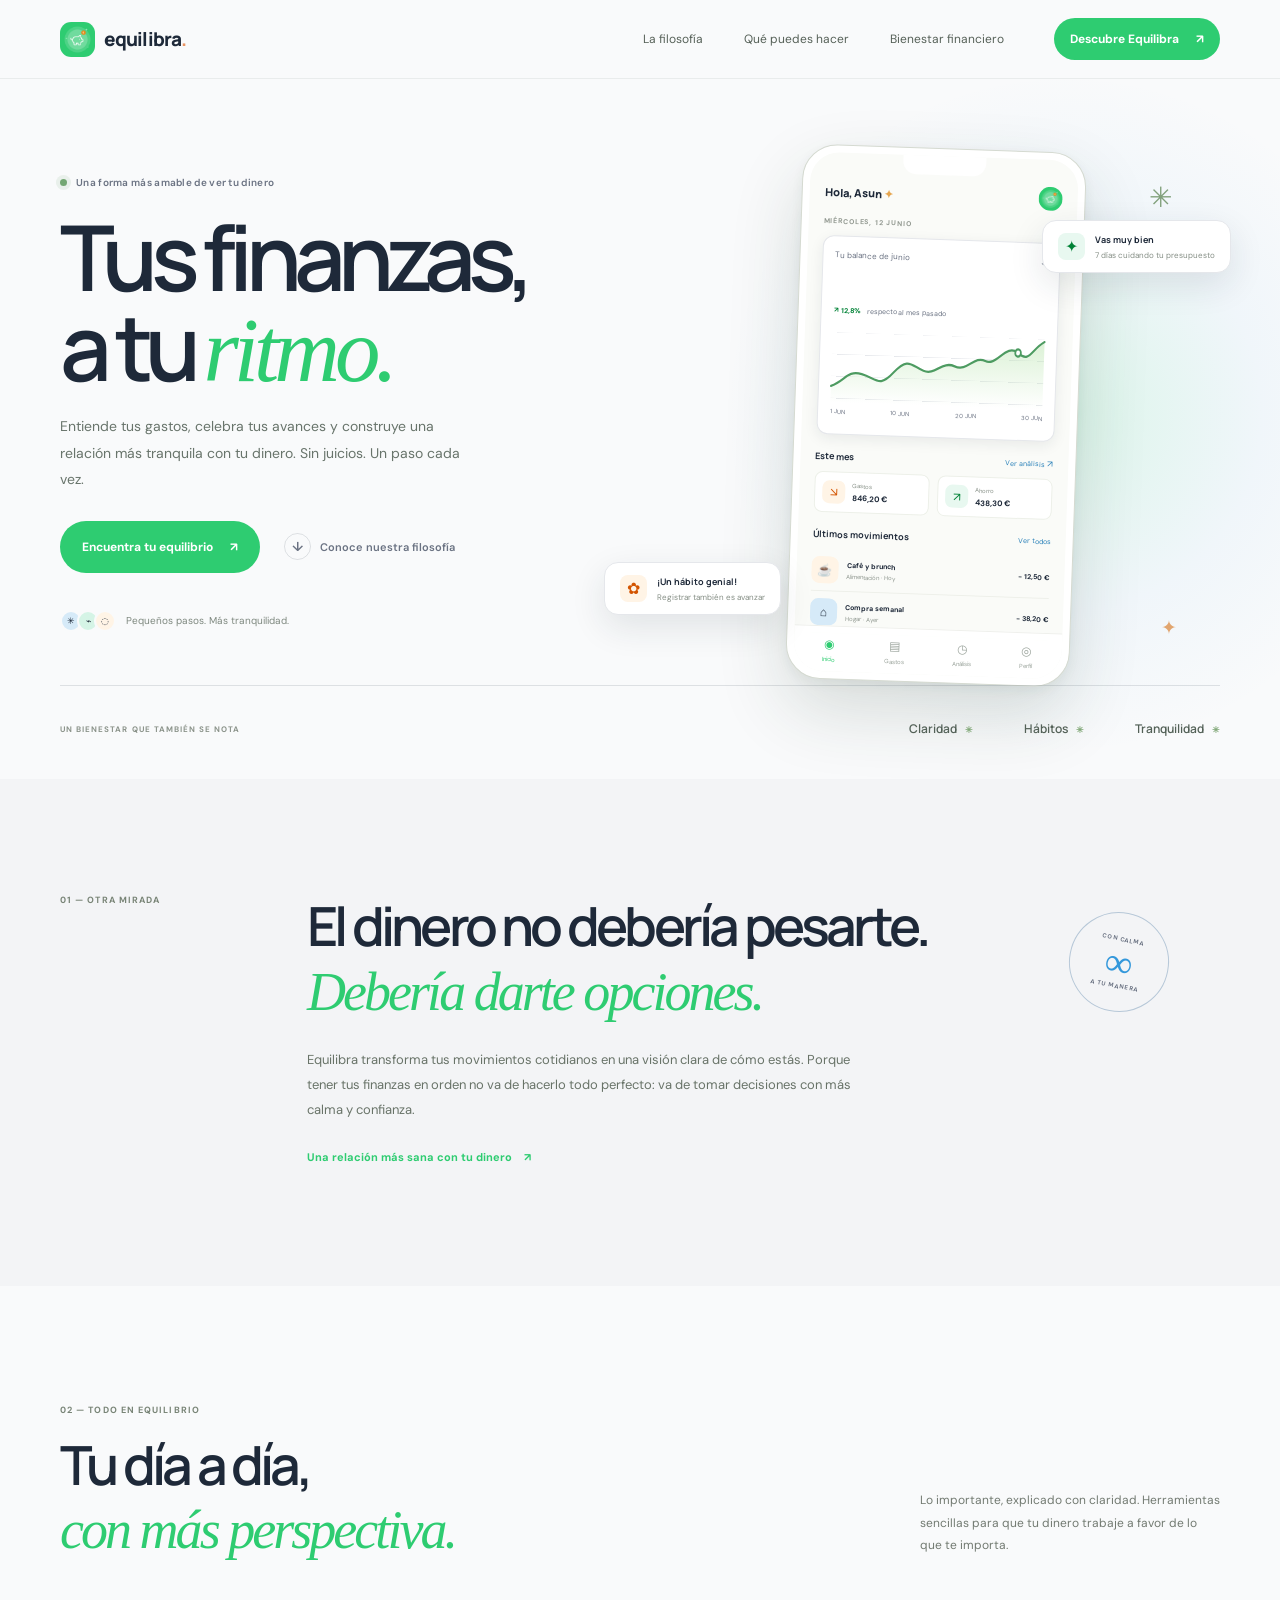
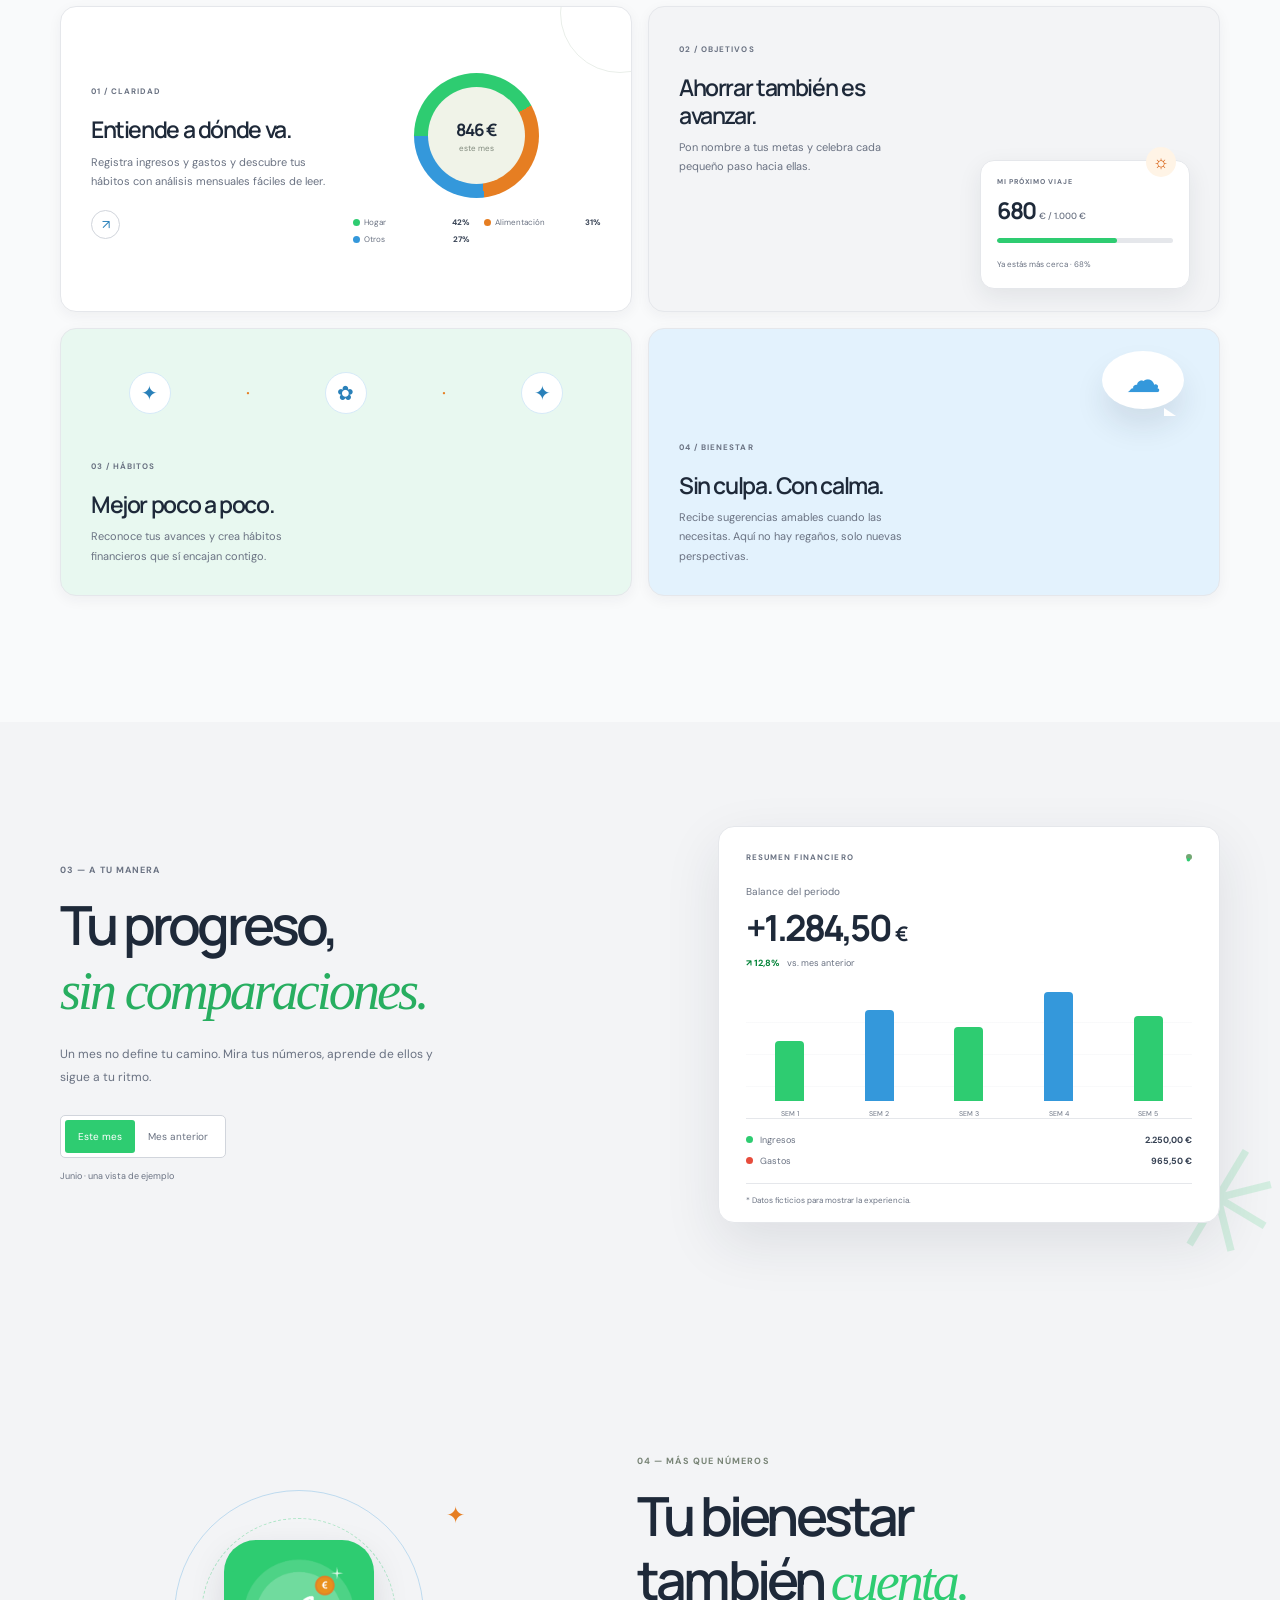
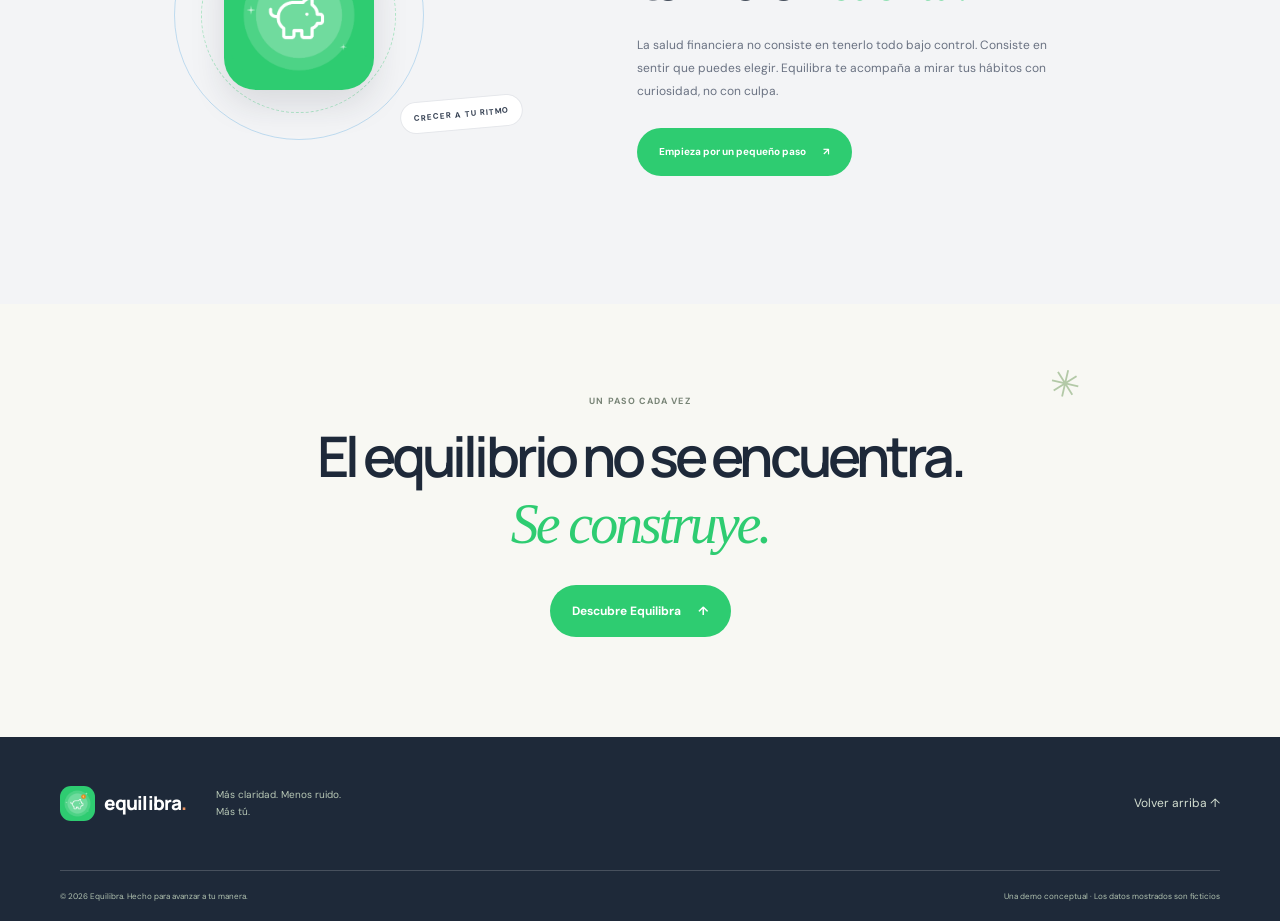
==== index.html @ dc77e9bb "first commit" ====
<!DOCTYPE html>
<html lang="es">
<head>
  <meta charset="UTF-8">
  <meta name="viewport" content="width=device-width, initial-scale=1.0">
  <meta name="theme-color" content="#f9fafb">
  <meta name="description" content="Equilibra te ayuda a cuidar tus finanzas con claridad, hábitos saludables y pequeños pasos que sí puedes mantener.">
  <title>Equilibra — tus finanzas, a tu ritmo</title>
  <link rel="icon" type="image/webp" href="assets/equilibra-icon.webp">
  <link rel="preconnect" href="https://fonts.googleapis.com">
  <link rel="preconnect" href="https://fonts.gstatic.com" crossorigin>
  <link href="https://fonts.googleapis.com/css2?family=DM+Sans:wght@400;500;600;700&family=Manrope:wght@400;500;600;700;800&display=swap" rel="stylesheet">
  <link rel="stylesheet" href="style.css">
  <script src="script.js" defer></script>
</head>
<body>
  <header class="site-header">
    <nav class="navigation container" aria-label="Navegación principal">
      <a class="brand" href="#inicio" aria-label="Equilibra, inicio">
        <span class="brand-mark" aria-hidden="true">
          <img src="assets/equilibra-icon.webp" alt="">
        </span>
        <span>equilibra<span class="brand-dot">.</span></span>
      </a>

      <button class="menu-toggle" type="button" aria-label="Abrir menú" aria-expanded="false" aria-controls="nav-links">
        <span></span><span></span>
      </button>

      <div class="nav-links" id="nav-links">
        <a href="#filosofia">La filosofía</a>
        <a href="#funciones">Qué puedes hacer</a>
        <a href="#bienestar">Bienestar financiero</a>
      </div>
      <a class="button button-small button-dark nav-cta" href="#funciones">Descubre Equilibra <span aria-hidden="true">↗</span></a>
    </nav>
  </header>

  <main>
    <section class="hero section" id="inicio">
      <div class="hero-wash" aria-hidden="true"></div>
      <div class="container hero-layout">
        <div class="hero-copy">
          <div class="eyebrow"><span class="eyebrow-dot"></span> Una forma más amable de ver tu dinero</div>
          <h1>Tus finanzas,<br>a tu <span class="serif-accent">ritmo.</span></h1>
          <p class="hero-intro">Entiende tus gastos, celebra tus avances y construye una relación más tranquila con tu dinero. Sin juicios. Un paso cada vez.</p>
          <div class="hero-actions">
            <a class="button button-green" href="#funciones">Encuentra tu equilibrio <span aria-hidden="true">↗</span></a>
            <a class="text-link" href="#filosofia"><span class="play-icon" aria-hidden="true">↓</span> Conoce nuestra filosofía</a>
          </div>
          <div class="hero-note">
            <span class="note-avatars" aria-hidden="true"><i>✳</i><i>⌁</i><i>◌</i></span>
            <span>Pequeños pasos. Más tranquilidad.</span>
          </div>
        </div>

        <div class="hero-art" aria-label="Vista de ejemplo de la aplicación Equilibra">
          <div class="float-note note-top"><span class="float-icon">✦</span><span><strong>Vas muy bien</strong><small>7 días cuidando tu presupuesto</small></span></div>
          <div class="phone">
            <div class="phone-notch" aria-hidden="true"></div>
            <div class="phone-screen">
              <div class="app-topbar">
                <span class="app-greeting">Hola, Asun <span aria-hidden="true">✦</span></span>
                <span class="app-avatar"><img src="assets/equilibra-icon.webp" alt=""></span>
              </div>
              <div class="app-date">MIÉRCOLES, 12 JUNIO</div>
              <div class="balance-card">
                <div class="balance-label">Tu balance de junio <span>⌄</span></div>
                <div class="balance-amount">1.284,50 <small>€</small></div>
                <div class="balance-trend"><span>↗ 12,8%</span> respecto al mes pasado</div>
                <div class="chart" aria-label="Gráfico ilustrativo de gastos">
                  <div class="chart-grid"></div>
                  <svg viewBox="0 0 300 82" preserveAspectRatio="none" role="img" aria-label="Tendencia mensual ascendente">
                    <defs><linearGradient id="chartFill" x1="0" x2="0" y1="0" y2="1"><stop offset="0" stop-color="#b8e4ad" stop-opacity=".5"/><stop offset="1" stop-color="#b8e4ad" stop-opacity="0"/></linearGradient></defs>
                    <path d="M0 64C20 58 22 46 43 50S68 65 88 47 113 39 130 44 156 32 174 38 201 25 217 31 246 10 263 21 281 17 300 8V82H0Z" fill="url(#chartFill)"/>
                    <path d="M0 64C20 58 22 46 43 50S68 65 88 47 113 39 130 44 156 32 174 38 201 25 217 31 246 10 263 21 281 17 300 8" fill="none" stroke="#4d9b61" stroke-width="2.5" stroke-linecap="round"/>
                    <circle cx="263" cy="21" r="4" fill="#fff" stroke="#4d9b61" stroke-width="2.5"/>
                  </svg>
                  <div class="chart-labels"><span>1 JUN</span><span>10 JUN</span><span>20 JUN</span><span>30 JUN</span></div>
                </div>
              </div>
              <div class="app-section-title"><strong>Este mes</strong><a href="#funciones">Ver análisis <span>↗</span></a></div>
              <div class="mini-stats">
                <div class="mini-stat"><span class="stat-icon expense-icon">↘</span><span><small>Gastos</small><strong>846,20 €</strong></span></div>
                <div class="mini-stat"><span class="stat-icon saving-icon">↗</span><span><small>Ahorro</small><strong>438,30 €</strong></span></div>
              </div>
              <div class="app-section-title transactions-title"><strong>Últimos movimientos</strong><span class="all-link">Ver todos</span></div>
              <div class="transaction"><span class="transaction-icon food-icon">☕</span><span class="transaction-name"><strong>Café y brunch</strong><small>Alimentación · Hoy</small></span><strong class="transaction-amount">− 12,50 €</strong></div>
              <div class="transaction"><span class="transaction-icon home-icon">⌂</span><span class="transaction-name"><strong>Compra semanal</strong><small>Hogar · Ayer</small></span><strong class="transaction-amount">− 38,20 €</strong></div>
              <div class="app-nav"><span class="active">◉<small>Inicio</small></span><span>▤<small>Gastos</small></span><span>◷<small>Análisis</small></span><span>◎<small>Perfil</small></span></div>
            </div>
          </div>
          <div class="float-note note-bottom"><span class="flower-icon">✿</span><span><strong>¡Un hábito genial!</strong><small>Registrar también es avanzar</small></span></div>
          <span class="art-sparkle sparkle-one" aria-hidden="true">✳</span>
          <span class="art-sparkle sparkle-two" aria-hidden="true">✦</span>
        </div>
      </div>
      <div class="hero-bottom container">
        <span>UN BIENESTAR QUE TAMBIÉN SE NOTA</span>
        <div class="hero-values"><span>Claridad <i>✳</i></span><span>Hábitos <i>✳</i></span><span>Tranquilidad <i>✳</i></span></div>
      </div>
    </section>

    <section class="philosophy section" id="filosofia">
      <div class="container philosophy-layout">
        <div class="section-kicker">01 — OTRA MIRADA</div>
        <div class="philosophy-content">
          <h2>El dinero no debería pesarte.<br><span class="serif-accent">Debería darte opciones.</span></h2>
          <p>Equilibra transforma tus movimientos cotidianos en una visión clara de cómo estás. Porque tener tus finanzas en orden no va de hacerlo todo perfecto: va de tomar decisiones con más calma y confianza.</p>
          <a class="arrow-link" href="#bienestar">Una relación más sana con tu dinero <span>↗</span></a>
        </div>
        <div class="philosophy-stamp" aria-hidden="true"><span>CON CALMA</span><strong>∞</strong><span>A TU MANERA</span></div>
      </div>
    </section>

    <section class="features section" id="funciones">
      <div class="container">
        <div class="section-heading">
          <div><div class="section-kicker">02 — TODO EN EQUILIBRIO</div><h2>Tu día a día,<br><span class="serif-accent">con más perspectiva.</span></h2></div>
          <p>Lo importante, explicado con claridad. Herramientas sencillas para que tu dinero trabaje a favor de lo que te importa.</p>
        </div>
        <div class="feature-grid">
          <article class="feature-card feature-card-large">
            <div class="feature-copy"><span class="feature-number">01 / CLARIDAD</span><h3>Entiende a dónde va.</h3><p>Registra ingresos y gastos y descubre tus hábitos con análisis mensuales fáciles de leer.</p><a href="#demo" class="feature-arrow" aria-label="Ver análisis financiero">↗</a></div>
            <div class="donut-wrap" aria-label="Distribución de gastos ilustrativa">
              <div class="donut"><div><strong>846 €</strong><small>este mes</small></div></div>
              <div class="donut-legend"><span><i class="legend-dot green"></i> Hogar <b>42%</b></span><span><i class="legend-dot yellow"></i> Alimentación <b>31%</b></span><span><i class="legend-dot blue"></i> Otros <b>27%</b></span></div>
            </div>
            <span class="card-orbit orbit-a" aria-hidden="true"></span>
          </article>
          <article class="feature-card feature-card-goal">
            <div class="feature-copy"><span class="feature-number">02 / OBJETIVOS</span><h3>Ahorrar también es avanzar.</h3><p>Pon nombre a tus metas y celebra cada pequeño paso hacia ellas.</p></div>
            <div class="goal-card"><span class="goal-sun">☼</span><span class="goal-label">MI PRÓXIMO VIAJE</span><strong>680 <small>€ / 1.000 €</small></strong><div class="progress-track"><span></span></div><small class="goal-caption">Ya estás más cerca · 68%</small></div>
          </article>
          <article class="feature-card feature-card-habit">
            <div class="habit-art" aria-hidden="true"><span>✦</span><span>·</span><span>✿</span><span>·</span><span>✦</span></div>
            <div class="feature-copy"><span class="feature-number">03 / HÁBITOS</span><h3>Mejor poco a poco.</h3><p>Reconoce tus avances y crea hábitos financieros que sí encajan contigo.</p></div>
          </article>
          <article class="feature-card feature-card-calm">
            <span class="calm-icon" aria-hidden="true">☁</span>
            <div class="feature-copy"><span class="feature-number">04 / BIENESTAR</span><h3>Sin culpa. Con calma.</h3><p>Recibe sugerencias amables cuando las necesitas. Aquí no hay regaños, solo nuevas perspectivas.</p></div>
          </article>
        </div>
      </div>
    </section>

    <section class="demo section" id="demo">
      <div class="container demo-layout">
        <div class="demo-copy"><div class="section-kicker">03 — A TU MANERA</div><h2>Tu progreso,<br><span class="serif-accent">sin comparaciones.</span></h2><p>Un mes no define tu camino. Mira tus números, aprende de ellos y sigue a tu ritmo.</p><div class="demo-tabs" role="group" aria-label="Selecciona el periodo del balance"><button class="period-button is-active" type="button" data-period="current" aria-pressed="true">Este mes</button><button class="period-button" type="button" data-period="previous" aria-pressed="false">Mes anterior</button></div><p class="demo-caption" id="period-caption" aria-live="polite">Junio · una vista de ejemplo</p></div>
        <div class="demo-panel" aria-live="polite">
          <div class="demo-panel-top"><span>RESUMEN FINANCIERO</span><span class="demo-live-dot">●</span></div>
          <div class="demo-balance-label">Balance del periodo</div>
          <div class="demo-balance" id="demo-balance">+1.284,50 <small>€</small></div>
          <div class="demo-change"><span id="demo-change">↗ 12,8%</span> <span>vs. mes anterior</span></div>
          <div class="demo-bars" aria-label="Gráfico ilustrativo de gastos semanales">
            <div class="bar-item"><div class="bar bar-one"></div><small>SEM 1</small></div>
            <div class="bar-item"><div class="bar bar-two"></div><small>SEM 2</small></div>
            <div class="bar-item"><div class="bar bar-three"></div><small>SEM 3</small></div>
            <div class="bar-item"><div class="bar bar-four"></div><small>SEM 4</small></div>
            <div class="bar-item"><div class="bar bar-five"></div><small>SEM 5</small></div>
          </div>
          <div class="demo-breakdown"><div><span><i class="legend-dot green"></i> Ingresos</span><strong id="demo-income">2.250,00 €</strong></div><div><span><i class="legend-dot coral"></i> Gastos</span><strong id="demo-expenses">965,50 €</strong></div></div>
          <div class="demo-footnote">* Datos ficticios para mostrar la experiencia.</div>
        </div>
        <span class="demo-deco" aria-hidden="true">✳</span>
      </div>
    </section>

    <section class="wellbeing section" id="bienestar">
      <div class="container wellbeing-layout">
        <div class="wellbeing-illustration" aria-hidden="true">
          <span class="wellbeing-circle circle-one"></span><span class="wellbeing-circle circle-two"></span>
          <div class="wellbeing-flower"><img src="assets/equilibra-icon.webp" alt=""></div>
          <div class="wellbeing-tag">CRECER A TU RITMO</div>
          <span class="wellbeing-sparkle">✦</span>
        </div>
        <div class="wellbeing-copy"><div class="section-kicker">04 — MÁS QUE NÚMEROS</div><h2>Tu bienestar<br>también <span class="serif-accent">cuenta.</span></h2><p>La salud financiera no consiste en tenerlo todo bajo control. Consiste en sentir que puedes elegir. Equilibra te acompaña a mirar tus hábitos con curiosidad, no con culpa.</p><a class="button button-dark" href="#inicio">Empieza por un pequeño paso <span aria-hidden="true">↗</span></a></div>
      </div>
    </section>

    <section class="closing section">
      <div class="container closing-inner"><span class="closing-flower" aria-hidden="true">✳</span><div class="section-kicker">UN PASO CADA VEZ</div><h2>El equilibrio no se encuentra.<br><span class="serif-accent">Se construye.</span></h2><a class="button button-green" href="#inicio">Descubre Equilibra <span aria-hidden="true">↑</span></a></div>
    </section>
  </main>

  <footer class="site-footer">
    <div class="container footer-main">
      <a class="brand footer-brand" href="#inicio"><span class="brand-mark" aria-hidden="true"><img src="assets/equilibra-icon.webp" alt=""></span><span>equilibra<span class="brand-dot">.</span></span></a>
      <p>Más claridad. Menos ruido.<br>Más tú.</p>
      <a class="footer-top" href="#inicio">Volver arriba ↑</a>
    </div>
    <div class="container footer-bottom"><span>© <span id="current-year"></span> Equilibra. Hecho para avanzar a tu manera.</span><span>Una demo conceptual · Los datos mostrados son ficticios</span></div>
  </footer>
</body>
</html>
---- style.css ----
:root {
  color-scheme: light;
  --ink: #1e2939;
  --muted: #6a7282;
  --green: #2ecc71;
  --green-dark: #27ae60;
  --green-light: #d5f4e6;
  --blue: #3498db;
  --blue-light: #d6eaf8;
  --orange: #e67e22;
  --paper: #f9fafb;
  --cream: #f3f4f6;
  --line: rgba(54, 65, 83, .14);
  --sans: "DM Sans", sans-serif;
  --display: "Manrope", sans-serif;
}

* { box-sizing: border-box; }
html { scroll-behavior: smooth; scroll-padding-top: 90px; }
body { margin: 0; background: var(--paper); color: var(--ink); font-family: var(--sans); -webkit-font-smoothing: antialiased; }
a { color: inherit; text-decoration: none; }
button { font: inherit; }
.container { width: min(1160px, calc(100% - 64px)); margin-inline: auto; }
.section { position: relative; overflow: hidden; }
.site-header { position: sticky; z-index: 20; top: 0; background: rgba(246, 247, 241, .88); backdrop-filter: blur(16px); border-bottom: 1px solid rgba(31, 57, 41, .07); }
.navigation { min-height: 78px; display: flex; align-items: center; justify-content: space-between; gap: 30px; }
.brand { display: inline-flex; align-items: center; gap: 9px; font-family: var(--display); font-size: 19px; font-weight: 800; letter-spacing: -.9px; }
.brand-mark { width: 35px; height: 35px; display: grid; place-items: center; border-radius: 12px; color: white; background: var(--green); }
.brand-mark svg { width: 27px; height: 27px; }
.brand-dot { color: #e99361; }
.nav-links { display: flex; align-items: center; gap: clamp(20px, 3.2vw, 46px); margin-left: auto; margin-right: 20px; }
.nav-links a, .footer-top { font-size: 12px; color: #566158; transition: color .2s ease; }
.nav-links a:hover, .footer-top:hover { color: var(--green); }
.button { min-height: 52px; display: inline-flex; align-items: center; justify-content: center; gap: 17px; padding: 0 22px; border: 0; border-radius: 5px; font-size: 12px; font-weight: 700; transition: transform .2s ease, background .2s ease, box-shadow .2s ease; }
.button:hover { transform: translateY(-2px); box-shadow: 0 9px 22px rgba(32, 63, 43, .14); }
.button-small { min-height: 42px; padding-inline: 16px; }
.button-dark { color: #fff; background: var(--green-dark); }
.button-green { color: #fff; background: var(--green); }
.button-green:hover { background: #245c39; }
.menu-toggle { display: none; }

.hero { min-height: 700px; padding-top: 66px; background: #f6f7f1; }
.hero-wash { position: absolute; width: 670px; height: 670px; right: -120px; top: 0; border-radius: 50%; background: radial-gradient(circle, rgba(220, 235, 216, .76), rgba(220, 235, 216, 0) 69%); pointer-events: none; }
.hero-layout { position: relative; z-index: 1; display: grid; grid-template-columns: 1.02fr .98fr; align-items: center; min-height: 510px; }
.hero-copy { position: relative; z-index: 2; padding-bottom: 22px; }
.eyebrow { display: flex; align-items: center; gap: 9px; color: #637368; font-size: 10px; font-weight: 600; letter-spacing: .03em; }
.eyebrow-dot, .demo-live-dot { width: 7px; height: 7px; border-radius: 50%; background: #73a773; box-shadow: 0 0 0 4px rgba(115, 167, 115, .12); }
h1, h2, h3, p { margin-top: 0; }
h1, h2, h3 { font-family: var(--display); }
h1 { margin: 23px 0 17px; font-size: clamp(60px, 7.1vw, 92px); font-weight: 600; letter-spacing: -.085em; line-height: .99; }
.serif-accent { color: var(--green); font-family: Georgia, "Times New Roman", serif; font-weight: 400; font-style: italic; letter-spacing: -.055em; }
.hero-intro { max-width: 425px; margin-bottom: 28px; color: #68746b; font-size: 14px; line-height: 1.9; }
.hero-actions { display: flex; align-items: center; gap: 24px; flex-wrap: wrap; }
.text-link { display: inline-flex; align-items: center; gap: 9px; color: #536157; font-size: 11px; font-weight: 600; }
.play-icon { display: grid; width: 27px; height: 27px; place-items: center; border: 1px solid var(--line); border-radius: 50%; font-size: 13px; }
.hero-note { display: flex; align-items: center; gap: 10px; margin-top: 37px; color: #7e887f; font-size: 10px; }
.note-avatars { display: flex; }
.note-avatars i { width: 22px; height: 22px; display: grid; place-items: center; margin-left: -5px; border: 2px solid var(--paper); border-radius: 50%; background: #dce8d8; color: var(--green); font-size: 9px; font-style: normal; }
.note-avatars i:first-child { margin-left: 0; background: #e7dcc9; }
.note-avatars i:last-child { background: #e9d8d1; }

.hero-art { position: relative; min-height: 540px; display: flex; align-items: center; justify-content: center; }
.phone { position: relative; z-index: 1; width: 284px; height: 535px; padding: 7px; border: 1px solid #d5dad1; border-radius: 35px; background: #fff; box-shadow: 0 30px 70px rgba(36, 61, 43, .16), 0 4px 12px rgba(36, 61, 43, .06); transform: rotate(2deg); }
.phone-notch { position: absolute; z-index: 2; width: 83px; height: 19px; left: 50%; top: 7px; border-radius: 0 0 13px 13px; background: #fff; transform: translateX(-50%); }
.phone-screen { position: relative; height: 100%; overflow: hidden; padding: 27px 15px 0; border-radius: 29px; background: #fafbf8; }
.app-topbar { display: flex; align-items: center; justify-content: space-between; margin-bottom: 13px; }
.app-greeting { font-family: var(--display); font-size: 11px; font-weight: 800; }
.app-greeting span { color: #e6a650; }
.app-avatar { width: 24px; height: 24px; display: grid; place-items: center; border-radius: 50%; color: #fff; background: #82a27c; font-size: 10px; }
.app-date { color: #929991; font-size: 7px; font-weight: 700; letter-spacing: .12em; }
.balance-card { margin-top: 10px; padding: 13px 12px 9px; border-radius: 11px; color: white; background: #254c36; }
.balance-label { display: flex; justify-content: space-between; color: #d7e5d7; font-size: 8px; }
.balance-amount { margin-top: 7px; font-family: var(--display); font-size: 25px; font-weight: 700; letter-spacing: -.06em; }
.balance-amount small { font-size: 14px; }
.balance-trend { margin-top: 4px; color: #ccd9ca; font-size: 7px; }
.balance-trend span { margin-right: 4px; color: #b7e29f; font-weight: 700; }
.chart { position: relative; height: 97px; margin-top: 13px; }
.chart-grid { position: absolute; inset: 5px 0 18px; background: repeating-linear-gradient(to bottom, transparent 0, transparent 21px, rgba(255,255,255,.1) 22px); }
.chart svg { position: relative; width: 100%; height: 75px; overflow: visible; }
.chart-labels { display: flex; justify-content: space-between; color: #b8c8b7; font-size: 6px; }
.app-section-title { display: flex; align-items: center; justify-content: space-between; margin: 15px 0 9px; }
.app-section-title strong { font-family: var(--display); font-size: 9px; }
.app-section-title a, .all-link { color: #6c9072; font-size: 7px; }
.app-section-title a span { font-size: 9px; }
.mini-stats { display: grid; grid-template-columns: 1fr 1fr; gap: 8px; }
.mini-stat { display: flex; align-items: center; gap: 7px; padding: 8px 7px; border: 1px solid #edf0e9; border-radius: 8px; background: #fff; }
.stat-icon { width: 23px; height: 23px; display: grid; place-items: center; border-radius: 7px; font-size: 12px; }
.expense-icon { color: #bf765d; background: #f7e9e1; }
.saving-icon { color: #4a8958; background: #e4f0e2; }
.mini-stat small, .mini-stat strong { display: block; }
.mini-stat small { margin-bottom: 3px; color: #889188; font-size: 6px; }
.mini-stat strong { font-size: 8px; }
.transactions-title { margin-top: 15px; }
.transaction { display: flex; align-items: center; gap: 8px; padding: 7px 0; border-bottom: 1px solid #eef0ea; }
.transaction-icon { width: 27px; height: 27px; display: grid; place-items: center; border-radius: 8px; font-size: 12px; }
.food-icon { background: #f6ecda; }
.home-icon { background: #e1ece0; }
.transaction-name { flex: 1; }
.transaction-name strong, .transaction-name small { display: block; }
.transaction-name strong { font-size: 7px; }
.transaction-name small { margin-top: 3px; color: #919991; font-size: 6px; }
.transaction-amount { font-size: 7px; }
.app-nav { position: absolute; right: 0; bottom: 0; left: 0; display: flex; justify-content: space-around; padding: 10px 5px 8px; border-top: 1px solid #eff0ec; background: rgba(255,255,255,.97); }
.app-nav span { display: grid; justify-items: center; gap: 3px; color: #9aa39b; font-size: 12px; }
.app-nav span.active { color: var(--green); }
.app-nav small { font-size: 6px; }
.float-note { position: absolute; z-index: 2; display: flex; align-items: center; gap: 10px; padding: 12px 15px; border: 1px solid rgba(51, 79, 56, .08); border-radius: 9px; background: #fff; box-shadow: 0 12px 35px rgba(36, 61, 43, .1); }
.float-note strong, .float-note small { display: block; }
.float-note strong { margin-bottom: 4px; font-family: var(--display); font-size: 9px; }
.float-note small { color: #858e85; font-size: 8px; }
.float-icon, .flower-icon { width: 27px; height: 27px; display: grid; place-items: center; border-radius: 8px; color: #5a9560; background: #e8f2e4; }
.flower-icon { color: #bc855c; background: #f5eadc; font-size: 16px; }
.note-top { top: 75px; right: -11px; }
.note-bottom { bottom: 70px; left: -48px; }
.art-sparkle { position: absolute; color: #82a17c; }
.sparkle-one { top: 34px; right: 48px; font-size: 28px; }
.sparkle-two { bottom: 45px; right: 43px; color: #e1a56f; font-size: 19px; }
.hero-bottom { position: relative; z-index: 1; display: flex; align-items: center; justify-content: space-between; min-height: 86px; border-top: 1px solid var(--line); }
.hero-bottom > span { color: #8b938a; font-size: 8px; font-weight: 700; letter-spacing: .13em; }
.hero-values { display: flex; gap: clamp(22px, 4vw, 55px); color: #536157; font-family: var(--display); font-size: 12px; font-weight: 600; }
.hero-values i { padding-left: 6px; color: #84aa7b; font-size: 9px; font-style: normal; }

.philosophy { padding: 115px 0 120px; background: #ebeede; }
.philosophy-layout { position: relative; display: grid; grid-template-columns: .55fr 1.7fr .5fr; gap: 25px; align-items: start; }
.section-kicker { color: #788476; font-size: 9px; font-weight: 700; letter-spacing: .12em; }
.philosophy-content h2, .section-heading h2, .demo-copy h2, .wellbeing-copy h2, .closing h2 { margin: 0; font-size: clamp(35px, 4.4vw, 54px); font-weight: 600; letter-spacing: -.07em; line-height: 1.18; }
.philosophy-content p { max-width: 570px; margin: 24px 0 22px; color: #687368; font-size: 13px; line-height: 1.9; }
.arrow-link { display: inline-flex; gap: 12px; color: var(--green); font-size: 11px; font-weight: 700; }
.philosophy-stamp { width: 100px; height: 100px; display: flex; flex-direction: column; align-items: center; justify-content: center; margin: 18px auto 0; border: 1px solid #aebba8; border-radius: 50%; color: #71856f; transform: rotate(11deg); }
.philosophy-stamp span { font-size: 6px; font-weight: 700; letter-spacing: .16em; }
.philosophy-stamp strong { margin: 0; color: #66865f; font-family: Georgia, serif; font-size: 39px; font-weight: 400; line-height: 1; }

.features { padding: 118px 0 126px; background: #f8f8f3; }
.section-heading { display: flex; align-items: end; justify-content: space-between; gap: 50px; margin-bottom: 43px; }
.section-heading h2 { margin-top: 17px; }
.section-heading > p { max-width: 300px; margin-bottom: 7px; color: #727a71; font-size: 12px; line-height: 1.85; }
.feature-grid { display: grid; grid-template-columns: 1fr 1fr; gap: 16px; }
.feature-card { position: relative; min-height: 268px; overflow: hidden; padding: 29px 30px; border: 1px solid rgba(45, 70, 50, .09); border-radius: 8px; background: #f0f3e8; }
.feature-card-large { display: grid; grid-template-columns: 1fr .95fr; align-items: center; min-height: 306px; }
.feature-number { color: #83917e; font-size: 8px; font-weight: 700; letter-spacing: .13em; }
.feature-copy h3 { max-width: 225px; margin: 17px 0 9px; font-size: 23px; font-weight: 600; letter-spacing: -.06em; line-height: 1.2; }
.feature-copy p { max-width: 245px; margin-bottom: 0; color: #758074; font-size: 11px; line-height: 1.75; }
.feature-arrow { display: grid; width: 29px; height: 29px; place-items: center; margin-top: 19px; border: 1px solid #bfcebb; border-radius: 50%; color: var(--green); font-size: 13px; transition: background .2s ease, color .2s ease; }
.feature-arrow:hover { color: white; background: var(--green); }
.donut-wrap { display: flex; flex-direction: column; align-items: center; gap: 19px; }
.donut { width: 125px; aspect-ratio: 1; display: grid; place-items: center; border-radius: 50%; background: conic-gradient(#63936a 0 42%, #efc779 42% 73%, #91b6bd 73% 100%); transform: rotate(-90deg); }
.donut::before { content: ""; grid-area: 1 / 1; width: 78%; aspect-ratio: 1; border-radius: 50%; background: #f0f3e8; }
.donut > div { z-index: 1; grid-area: 1 / 1; display: grid; justify-items: center; transform: rotate(90deg); }
.donut strong { font-family: var(--display); font-size: 17px; letter-spacing: -.06em; }
.donut small { margin-top: 2px; color: #818a7d; font-size: 8px; }
.donut-legend { display: grid; grid-template-columns: 1fr 1fr; gap: 7px 14px; width: 100%; font-size: 8px; color: #69756a; }
.donut-legend span { display: flex; align-items: center; gap: 4px; }
.donut-legend b { margin-left: auto; color: #435448; font-size: 8px; }
.legend-dot { display: inline-block; flex: 0 0 auto; width: 7px; height: 7px; border-radius: 50%; }
.legend-dot.green { background: #63936a; }
.legend-dot.yellow { background: #efc779; }
.legend-dot.blue { background: #91b6bd; }
.legend-dot.coral { background: #d88d70; }
.card-orbit { position: absolute; width: 120px; height: 120px; right: -49px; top: -54px; border: 1px solid rgba(76, 118, 79, .12); border-radius: 50%; }
.feature-card-goal { background: #f4ede0; }
.goal-card { position: absolute; right: 29px; bottom: 22px; width: 210px; padding: 16px; border: 1px solid rgba(83, 91, 63, .09); border-radius: 9px; background: rgba(255, 255, 255, .76); box-shadow: 0 8px 25px rgba(66, 65, 44, .06); }
.goal-sun { position: absolute; top: -14px; right: 13px; display: grid; width: 30px; height: 30px; place-items: center; border-radius: 50%; color: #ac7a31; background: #f3d9a3; font-size: 18px; }
.goal-label { display: block; margin-bottom: 8px; color: #8b887b; font-size: 7px; font-weight: 700; letter-spacing: .11em; }
.goal-card > strong { display: block; font-family: var(--display); font-size: 23px; letter-spacing: -.06em; }
.goal-card > strong small { color: #85887a; font-family: var(--sans); font-size: 9px; font-weight: 500; letter-spacing: 0; }
.progress-track { height: 5px; overflow: hidden; margin: 12px 0 8px; border-radius: 8px; background: #ece9dd; }
.progress-track span { display: block; width: 68%; height: 100%; border-radius: inherit; background: #76996b; }
.goal-caption { color: #85887a; font-size: 8px; }
.feature-card-habit { display: flex; flex-direction: column; justify-content: end; background: #e8eee8; }
.habit-art { position: absolute; top: 17px; right: 30px; left: 30px; height: 95px; display: flex; align-items: center; justify-content: space-around; color: #779179; }
.habit-art span:nth-child(odd) { display: grid; width: 42px; height: 42px; place-items: center; border: 1px solid #afc1ae; border-radius: 50%; color: #527a56; background: rgba(255,255,255,.5); font-size: 20px; }
.habit-art span:nth-child(2), .habit-art span:nth-child(4) { color: #c29461; font-size: 20px; }
.feature-card-calm { display: flex; flex-direction: column; justify-content: end; background: #f1e9e4; }
.calm-icon { position: absolute; top: 22px; right: 35px; display: grid; width: 82px; height: 58px; place-items: center; border-radius: 50%; color: #718d79; background: #fffaf5; box-shadow: 0 18px 30px rgba(101, 90, 75, .1); font-size: 35px; }
.calm-icon::after { content: ""; position: absolute; right: 8px; bottom: -7px; border-width: 8px 0 0 12px; border-style: solid; border-color: transparent transparent transparent #fffaf5; }

.demo { padding: 104px 0 112px; color: white; background: #244b35; }
.demo-layout { position: relative; display: grid; grid-template-columns: 1fr .9fr; gap: 100px; align-items: center; }
.demo .section-kicker { color: #b5c8ae; }
.demo-copy h2 { margin-top: 17px; }
.demo-copy .serif-accent { color: #b5d3a9; }
.demo-copy > p { max-width: 380px; margin: 20px 0 26px; color: #c2cec1; font-size: 12px; line-height: 1.9; }
.demo-tabs { display: inline-flex; padding: 4px; border: 1px solid rgba(255,255,255,.17); border-radius: 5px; }
.period-button { min-height: 33px; padding: 0 13px; border: 0; border-radius: 3px; color: #c2d0c0; background: transparent; cursor: pointer; font-size: 10px; transition: background .2s ease, color .2s ease; }
.period-button.is-active { color: #213f2c; background: #eaf0e5; }
.period-button:focus-visible { outline: 2px solid #bedcae; outline-offset: 3px; }
.demo-copy .demo-caption { margin: 10px 0 0; color: #a7bba8; font-size: 9px; }
.demo-panel { position: relative; z-index: 1; padding: 25px 27px 17px; border: 1px solid rgba(255,255,255,.12); border-radius: 8px; background: #f8f8f3; color: var(--ink); box-shadow: 0 20px 55px rgba(0,0,0,.15); }
.demo-panel-top { display: flex; align-items: center; justify-content: space-between; color: #7b867a; font-size: 8px; font-weight: 700; letter-spacing: .13em; }
.demo-live-dot { width: 6px; height: 6px; color: #72a176; font-size: 8px; box-shadow: none; }
.demo-balance-label { margin-top: 23px; color: #7d877d; font-size: 10px; }
.demo-balance { margin-top: 5px; font-family: var(--display); font-size: 36px; font-weight: 700; letter-spacing: -.07em; }
.demo-balance small { font-size: 20px; }
.demo-change { margin-top: 5px; color: #879087; font-size: 9px; }
.demo-change span:first-child { margin-right: 5px; color: #4d8c58; font-weight: 700; }
.demo-bars { height: 128px; display: flex; align-items: end; justify-content: space-around; gap: 18px; margin: 22px 0 15px; padding: 0 8px; border-bottom: 1px solid #dce2d8; background: repeating-linear-gradient(to bottom, transparent 0, transparent 31px, #e8ece5 32px); }
.bar-item { height: 100%; display: flex; flex: 1; flex-direction: column; align-items: center; justify-content: end; gap: 8px; }
.bar { width: min(29px, 68%); border-radius: 4px 4px 0 0; background: #8eae85; transition: height .35s ease, background .35s ease; }
.bar-item:nth-child(even) .bar { background: #b7cba9; }
.bar-one { height: 47%; }.bar-two { height: 72%; }.bar-three { height: 58%; }.bar-four { height: 86%; }.bar-five { height: 67%; }
.bar-item small { color: #929a90; font-size: 7px; }
.demo-breakdown { display: grid; gap: 9px; }
.demo-breakdown > div, .demo-breakdown > div > span { display: flex; align-items: center; }
.demo-breakdown > div { justify-content: space-between; color: #69736a; font-size: 9px; }
.demo-breakdown > div > span { gap: 7px; }
.demo-breakdown strong { color: #364439; font-size: 9px; }
.demo-footnote { margin-top: 16px; padding-top: 11px; border-top: 1px solid #e8ebe4; color: #92998e; font-size: 8px; }
.demo-deco { position: absolute; right: -62px; bottom: -76px; color: rgba(202, 221, 193, .22); font-size: 150px; transform: rotate(-14deg); }

.wellbeing { padding: 120px 0 128px; background: #ebeede; }
.wellbeing-layout { display: grid; grid-template-columns: .9fr 1.1fr; gap: 100px; align-items: center; }
.wellbeing-illustration { position: relative; min-height: 300px; display: grid; place-items: center; }
.wellbeing-circle { position: absolute; display: block; border: 1px solid rgba(86, 125, 83, .2); border-radius: 50%; }
.circle-one { width: 250px; height: 250px; }
.circle-two { width: 195px; height: 195px; border-style: dashed; }
.wellbeing-flower { z-index: 1; width: 150px; height: 150px; display: grid; place-items: center; border-radius: 50%; color: #63875e; background: #d7e5ce; box-shadow: inset 0 0 0 16px rgba(255,255,255,.3); font-size: 80px; }
.wellbeing-tag { position: absolute; z-index: 2; right: 14px; bottom: 35px; padding: 10px 13px; border: 1px solid rgba(70, 93, 65, .12); border-radius: 3px; color: #60755c; background: #f7f7ef; font-size: 8px; font-weight: 700; letter-spacing: .12em; transform: rotate(-5deg); }
.wellbeing-sparkle { position: absolute; top: 35px; right: 72px; color: #c39154; font-size: 23px; }
.wellbeing-copy h2 { margin-top: 17px; }
.wellbeing-copy > p { max-width: 440px; margin: 20px 0 25px; color: #6c786b; font-size: 12px; line-height: 1.9; }
.wellbeing-copy .button { min-height: 48px; font-size: 10px; }

.closing { padding: 91px 0 100px; background: #f8f8f3; }
.closing-inner { position: relative; text-align: center; }
.closing .section-kicker { margin-bottom: 16px; }
.closing h2 { font-size: clamp(36px, 4.6vw, 56px); }
.closing .serif-accent { color: var(--green); }
.closing .button { margin-top: 28px; }
.closing-flower { position: absolute; top: -35px; right: 12%; color: #b3c9a7; font-size: 37px; transform: rotate(13deg); }
.site-footer { color: #f0f3ec; background: #193e2b; }
.footer-main { min-height: 133px; display: flex; align-items: center; gap: 30px; }
.footer-brand { color: white; }
.footer-brand .brand-mark { color: var(--green-dark); background: #dbe9d5; }
.footer-main > p { margin: 0; color: #b8c8b6; font-size: 10px; line-height: 1.7; }
.footer-top { margin-left: auto; color: #d4dfd1; }
.footer-bottom { min-height: 51px; display: flex; align-items: center; justify-content: space-between; gap: 16px; border-top: 1px solid rgba(255,255,255,.15); color: #b1c2b0; font-size: 8px; }

.js-ready .feature-card, .js-ready .philosophy-content, .js-ready .demo-panel, .js-ready .wellbeing-copy { opacity: 0; transform: translateY(16px); transition: opacity .55s ease, transform .55s ease; }
.js-ready .is-visible { opacity: 1; transform: translateY(0); }

@media (min-width: 1440px) {
  .hero { min-height: 750px; }
  .hero-layout { min-height: 560px; }
}

@media (max-width: 900px) {
  .container { width: min(100% - 48px, 720px); }
  .navigation { min-height: 70px; }
  .nav-links { gap: 18px; margin-right: 3px; }
  .nav-links a { font-size: 10px; }
  .nav-cta { padding-inline: 12px; font-size: 10px; }
  .hero { padding-top: 42px; }
  .hero-layout { grid-template-columns: 1fr .86fr; }
  .hero-art { transform: scale(.88); transform-origin: center; }
  .hero-copy { margin-right: -35px; }
  .hero-intro { max-width: 365px; font-size: 13px; }
  .hero-actions { gap: 15px; }
  .hero-actions .button { padding-inline: 15px; font-size: 10px; }
  .philosophy-layout { grid-template-columns: .43fr 1.7fr .3fr; }
  .demo-layout, .wellbeing-layout { gap: 55px; }
  .feature-card { padding: 24px; }
  .feature-card-large { grid-template-columns: 1fr .9fr; }
  .goal-card { right: 20px; width: 190px; }
}

@media (max-width: 680px) {
  html { scroll-padding-top: 70px; }
  .container { width: calc(100% - 40px); }
  .navigation { position: relative; min-height: 66px; }
  .brand { font-size: 18px; }
  .brand-mark { width: 32px; height: 32px; }
  .menu-toggle { width: 40px; height: 40px; display: grid; align-content: center; justify-items: center; gap: 5px; margin-left: auto; border: 1px solid var(--line); border-radius: 5px; color: var(--ink); background: transparent; cursor: pointer; }
  .menu-toggle span { width: 16px; height: 1px; background: currentColor; transition: transform .2s ease; }
  .menu-toggle[aria-expanded="true"] span:first-child { transform: translateY(3px) rotate(45deg); }
  .menu-toggle[aria-expanded="true"] span:last-child { transform: translateY(-3px) rotate(-45deg); }
  .nav-links { position: absolute; top: 59px; right: 0; left: 0; display: none; flex-direction: column; align-items: stretch; gap: 0; margin: 0; padding: 8px 16px; border: 1px solid var(--line); border-radius: 7px; background: #fbfcf8; box-shadow: 0 15px 30px rgba(32, 55, 37, .1); }
  .nav-links.is-open { display: flex; }
  .nav-links a { padding: 13px 2px; border-bottom: 1px solid #edf0e9; font-size: 12px; }
  .nav-links a:last-child { border-bottom: 0; }
  .nav-cta { display: none; }
  .hero { padding-top: 48px; }
  .hero-layout { grid-template-columns: 1fr; min-height: initial; }
  .hero-copy { margin: 0; padding-bottom: 0; }
  .eyebrow { font-size: 9px; }
  h1 { margin: 20px 0 14px; font-size: clamp(61px, 16vw, 80px); }
  .hero-intro { max-width: 440px; font-size: 12px; }
  .hero-actions { gap: 15px; }
  .hero-actions .button { min-height: 48px; font-size: 10px; }
  .text-link { font-size: 9px; }
  .hero-note { margin-top: 23px; }
  .hero-art { min-height: 510px; margin: 12px -18px -5px; transform: scale(.91); transform-origin: center; }
  .phone { width: 268px; height: 505px; }
  .note-top { right: -4px; }
  .note-bottom { left: -8px; bottom: 45px; }
  .hero-wash { width: 100vw; height: 100vw; top: 285px; right: -35vw; }
  .hero-bottom { min-height: 81px; align-items: flex-start; flex-direction: column; justify-content: center; gap: 10px; }
  .hero-bottom > span { font-size: 7px; }
  .hero-values { width: 100%; justify-content: space-between; font-size: 10px; }
  .philosophy { padding: 76px 0 80px; }
  .philosophy-layout { grid-template-columns: 1fr auto; gap: 18px; }
  .philosophy-layout > .section-kicker { grid-column: 1 / -1; }
  .philosophy-content h2, .section-heading h2, .demo-copy h2, .wellbeing-copy h2 { font-size: clamp(34px, 9.5vw, 46px); }
  .philosophy-content { grid-column: 1 / -1; }
  .philosophy-content p { margin: 18px 0; font-size: 12px; }
  .philosophy-stamp { position: absolute; right: 0; bottom: -53px; width: 68px; height: 68px; margin: 0; }
  .philosophy-stamp strong { font-size: 27px; }
  .philosophy-stamp span { font-size: 5px; }
  .arrow-link { max-width: calc(100% - 75px); font-size: 9px; }
  .features { padding: 78px 0 84px; }
  .section-heading { display: block; margin-bottom: 28px; }
  .section-heading h2 { margin-top: 13px; }
  .section-heading > p { max-width: 400px; margin: 15px 0 0; font-size: 11px; }
  .feature-grid { grid-template-columns: 1fr; gap: 12px; }
  .feature-card { min-height: 242px; padding: 23px; }
  .feature-card-large { min-height: 285px; grid-template-columns: .95fr 1fr; gap: 5px; }
  .feature-copy h3 { font-size: 21px; }
  .feature-copy p { font-size: 10px; }
  .donut { width: 104px; }
  .donut-legend { gap: 6px 7px; font-size: 7px; }
  .donut-legend b { font-size: 7px; }
  .goal-card { right: 23px; bottom: 18px; width: 205px; }
  .habit-art { top: 10px; }
  .feature-card-habit, .feature-card-calm { min-height: 255px; }
  .demo { padding: 78px 0 84px; }
  .demo-layout { grid-template-columns: 1fr; gap: 35px; }
  .demo-copy > p { margin: 16px 0 20px; }
  .demo-panel { padding: 22px 20px 16px; }
  .demo-balance { font-size: 33px; }
  .demo-bars { gap: 10px; }
  .demo-deco { right: -32px; bottom: -63px; font-size: 100px; }
  .wellbeing { padding: 77px 0 84px; }
  .wellbeing-layout { grid-template-columns: 1fr; gap: 18px; }
  .wellbeing-illustration { min-height: 235px; order: 2; }
  .circle-one { width: 200px; height: 200px; }
  .circle-two { width: 155px; height: 155px; }
  .wellbeing-flower { width: 120px; height: 120px; font-size: 63px; }
  .wellbeing-tag { right: calc(50% - 126px); bottom: 25px; }
  .wellbeing-sparkle { top: 20px; right: calc(50% - 105px); }
  .wellbeing-copy { order: 1; }
  .wellbeing-copy > p { font-size: 11px; }
  .closing { padding: 72px 0 80px; }
  .closing h2 { font-size: clamp(35px, 9vw, 47px); }
  .closing-flower { top: -40px; right: 4%; font-size: 26px; }
  .footer-main { min-height: 120px; gap: 15px; }
  .footer-brand { font-size: 16px; }
  .footer-brand .brand-mark { width: 29px; height: 29px; }
  .footer-main > p { font-size: 8px; }
  .footer-top { font-size: 9px; }
  .footer-bottom { align-items: flex-start; flex-direction: column; justify-content: center; gap: 7px; padding-block: 13px; font-size: 7px; }
}

@media (max-width: 370px) {
  .container { width: calc(100% - 32px); }
  .hero-actions { align-items: flex-start; flex-direction: column; }
  .hero-art { margin-inline: -28px; transform: scale(.84); }
  .feature-card-large { grid-template-columns: .9fr 1fr; padding: 18px; }
  .donut { width: 88px; }
  .donut-legend { grid-template-columns: 1fr; }
  .goal-card { right: 14px; }
}

@media (prefers-reduced-motion: reduce) {
  *, *::before, *::after { scroll-behavior: auto !important; transition-duration: .01ms !important; animation-duration: .01ms !important; animation-iteration-count: 1 !important; }
}

.site-header { background: rgba(249, 250, 251, .9); }
.brand-mark { width: 35px; height: 35px; overflow: hidden; border-radius: 11px; background: transparent; }
.brand-mark img { display: block; width: 100%; height: 100%; object-fit: cover; }
.footer-brand .brand-mark { background: transparent; }
.hero { background: #f9fafb; }
.hero-wash { background: radial-gradient(circle, rgba(213, 244, 230, .82), rgba(214, 234, 248, .25) 42%, rgba(249, 250, 251, 0) 72%); }
.eyebrow, .text-link { color: #6a7282; }
.button { border-radius: 999px; }
.button-dark, .button-green { color: #fff; background: #2ecc71; }
.button-dark:hover, .button-green:hover { background: #27ae60; }
.button:hover { box-shadow: 0 9px 22px rgba(30, 41, 57, .15); }
.app-avatar { overflow: hidden; background: #d5f4e6; }
.app-avatar img { display: block; width: 100%; height: 100%; object-fit: cover; }
.balance-card { border: 1px solid #e5e7eb; background: #fff; box-shadow: 0 4px 14px rgba(30, 41, 57, .08); }
.balance-label, .balance-trend { color: #6a7282; }
.balance-trend span { color: #008236; }
.chart-grid { background: repeating-linear-gradient(to bottom, transparent 0, transparent 21px, #e5e7eb 22px); }
.chart-labels { color: #6a7282; }
.app-section-title a, .all-link { color: #2980b9; }
.expense-icon { color: #d35400; background: #fff4e6; }
.saving-icon { color: #008236; background: #e8f8f0; }
.food-icon { background: #fff4e6; }
.home-icon { background: #d6eaf8; }
.hero-bottom { border-color: rgba(54, 65, 83, .14); }
.note-avatars i { border-color: #f9fafb; background: #d5f4e6; color: #1e2939; }
.note-avatars i:first-child { background: #d6eaf8; }
.note-avatars i:last-child { background: #fff4e6; }
.float-note { border-color: #e5e7eb; border-radius: 14px; box-shadow: 0 12px 35px rgba(30, 41, 57, .11); }
.float-icon { color: #008236; background: #e8f8f0; }
.flower-icon { color: #d35400; background: #fff4e6; }
.philosophy { background: #f3f4f6; }
.philosophy-stamp { border-color: #b7c8d8; color: #6a7282; }
.philosophy-stamp strong { color: #3498db; }
.features { background: #f9fafb; }
.feature-card { border-color: #e5e7eb; border-radius: 16px; background: #fff; box-shadow: 0 4px 14px rgba(30, 41, 57, .05); }
.feature-number { color: #6a7282; }
.feature-copy p { color: #6a7282; }
.feature-arrow { border-color: #d1d5dc; color: #2980b9; }
.feature-arrow:hover { border-color: #2ecc71; background: #2ecc71; }
.donut { background: conic-gradient(#2ecc71 0 42%, #e67e22 42% 73%, #3498db 73% 100%); }
.donut-legend { color: #6a7282; }
.donut-legend b { color: #364153; }
.legend-dot.green { background: #2ecc71; }
.legend-dot.yellow { background: #e67e22; }
.legend-dot.blue { background: #3498db; }
.legend-dot.coral { background: #e74c3c; }
.feature-card-goal { background: #f3f4f6; }
.goal-card { border-color: #e5e7eb; border-radius: 14px; background: #fff; box-shadow: 0 8px 25px rgba(30, 41, 57, .08); }
.goal-sun { color: #d35400; background: #fff4e6; }
.progress-track { background: #e5e7eb; }
.progress-track span { background: #2ecc71; }
.goal-caption, .goal-label, .goal-card > strong small { color: #6a7282; }
.feature-card-habit { background: #e8f8f0; }
.habit-art { color: #3498db; }
.habit-art span:nth-child(odd) { border-color: #d6eaf8; color: #2980b9; background: #fff; }
.habit-art span:nth-child(2), .habit-art span:nth-child(4) { color: #e67e22; }
.feature-card-calm { background: #e3f2fd; }
.calm-icon { color: #3498db; background: #fff; box-shadow: 0 18px 30px rgba(30, 41, 57, .1); }
.calm-icon::after { border-left-color: #fff; }
.demo { color: #1e2939; background: #f3f4f6; }
.demo .section-kicker { color: #6a7282; }
.demo-copy .serif-accent { color: #27ae60; }
.demo-copy > p { color: #6a7282; }
.demo-tabs { border-color: #d1d5dc; background: #fff; }
.period-button { color: #6a7282; }
.period-button.is-active { color: #fff; background: #2ecc71; }
.period-button:focus-visible { outline-color: #27ae60; }
.demo-copy .demo-caption { color: #6a7282; }
.demo-panel { border-color: #e5e7eb; border-radius: 16px; background: #fff; box-shadow: 0 20px 55px rgba(30, 41, 57, .1); }
.demo-panel-top, .demo-balance-label { color: #6a7282; }
.demo-live-dot { color: #2ecc71; }
.demo-change { color: #6a7282; }
.demo-change span:first-child { color: #008236; }
.demo-bars { border-color: #e5e7eb; background: repeating-linear-gradient(to bottom, transparent 0, transparent 31px, #f3f4f6 32px); }
.bar { background: #2ecc71; }
.bar-item:nth-child(even) .bar { background: #3498db; }
.bar-item small { color: #6a7282; }
.demo-breakdown > div { color: #6a7282; }
.demo-breakdown strong { color: #364153; }
.demo-footnote { border-color: #e5e7eb; color: #6a7282; }
.demo-deco { color: rgba(46, 204, 113, .16); }
.wellbeing { background: #f3f4f6; }
.wellbeing-circle { border-color: rgba(52, 152, 219, .28); }
.circle-two { border-color: rgba(46, 204, 113, .35); }
.wellbeing-flower { overflow: hidden; border-radius: 32px; background: transparent; box-shadow: 0 14px 35px rgba(30, 41, 57, .13); }
.wellbeing-flower img { display: block; width: 100%; height: 100%; object-fit: cover; }
.wellbeing-tag { border-color: #e5e7eb; border-radius: 999px; color: #364153; background: #fff; }
.wellbeing-sparkle { color: #e67e22; }
.wellbeing-copy > p { color: #6a7282; }
.site-footer { background: #1e2939; }
.footer-brand .brand-mark { background: transparent; }
.footer-bottom { border-color: rgba(255, 255, 255, .18); }

@media (max-width: 680px) {
  .brand-mark { width: 32px; height: 32px; }
}
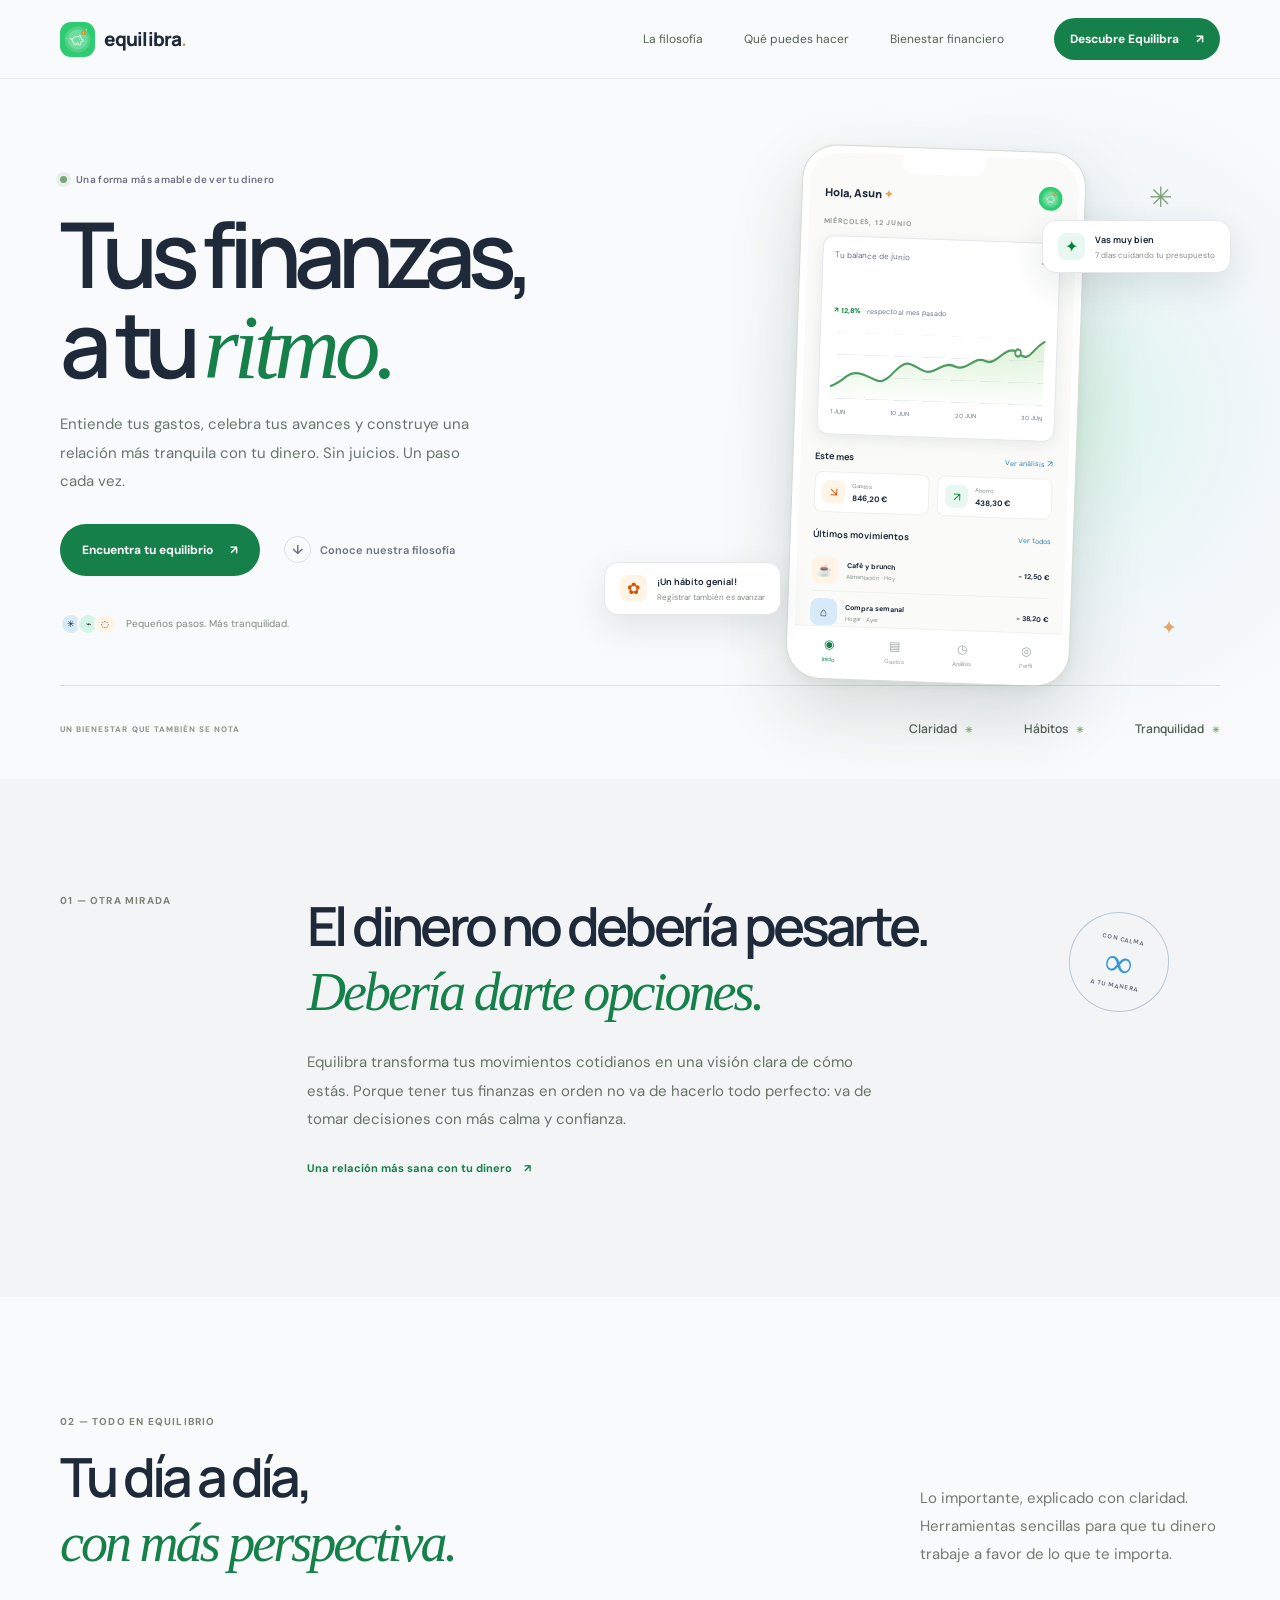
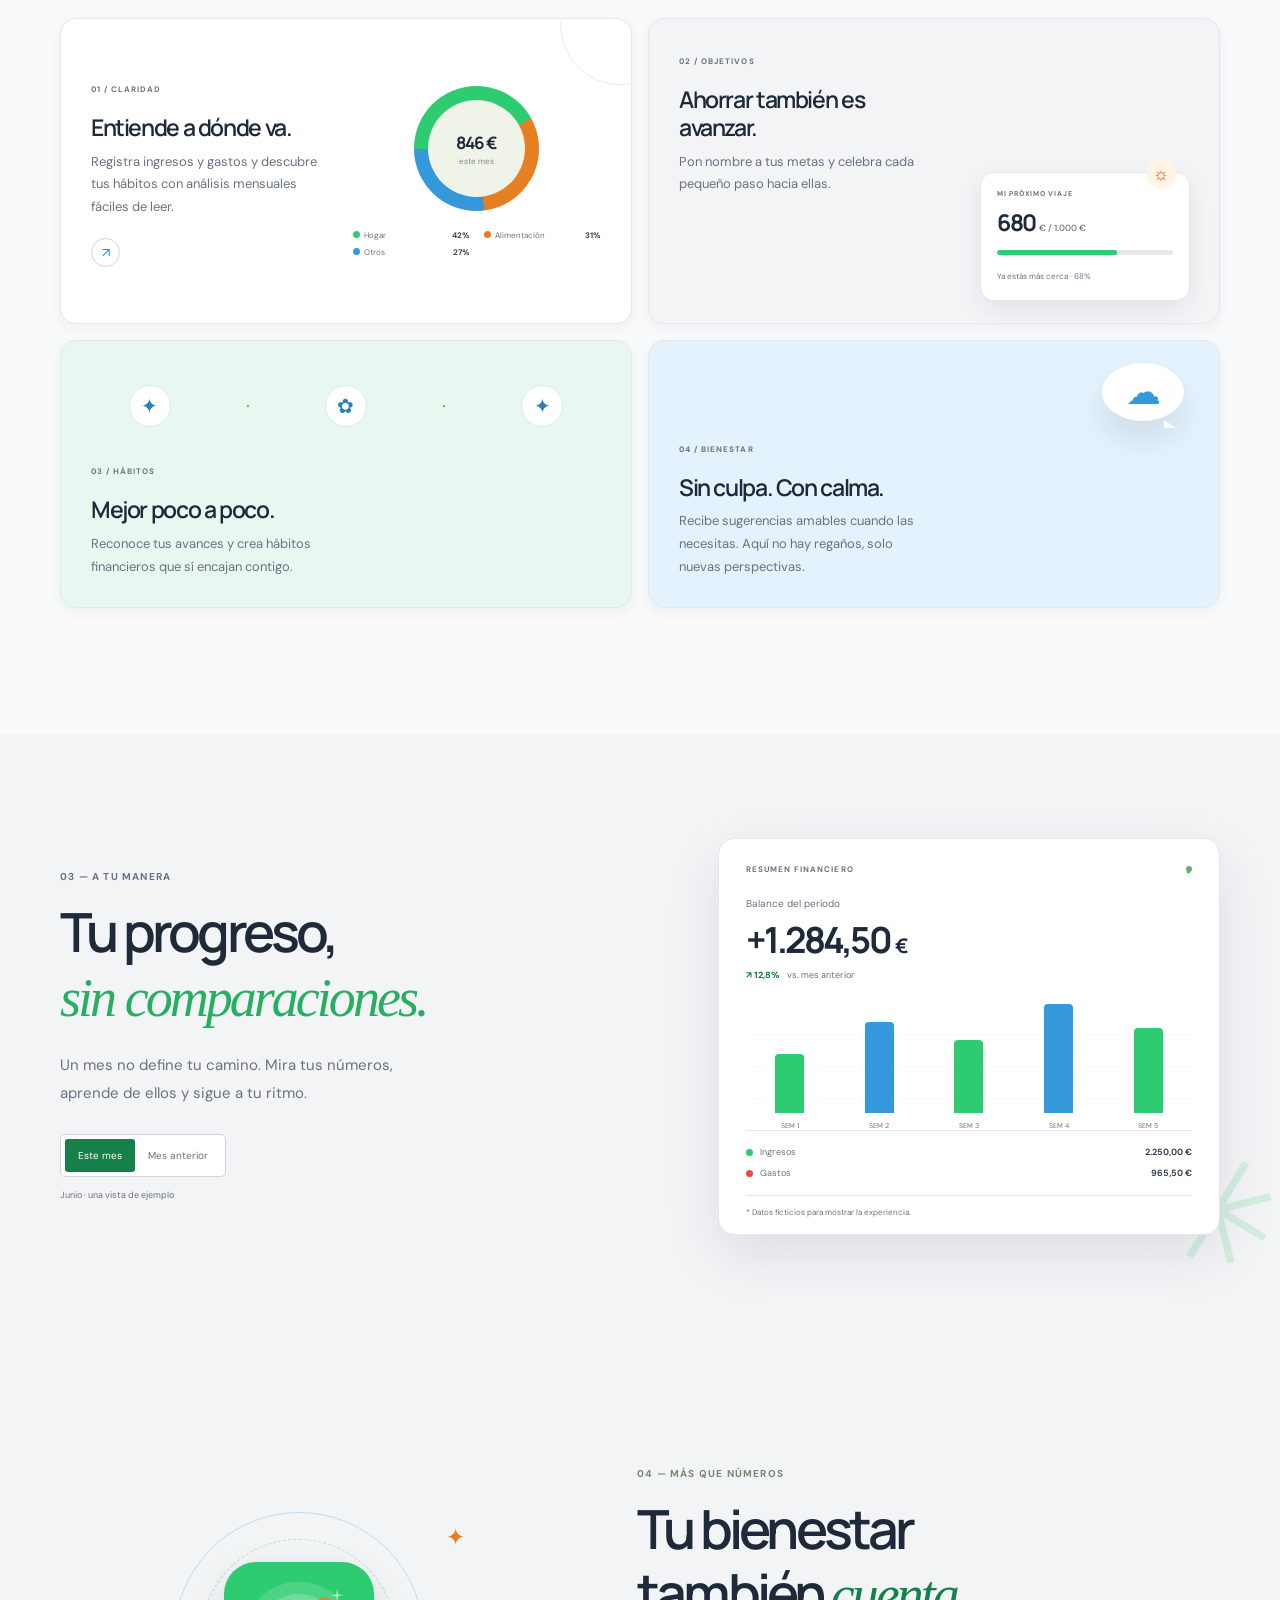
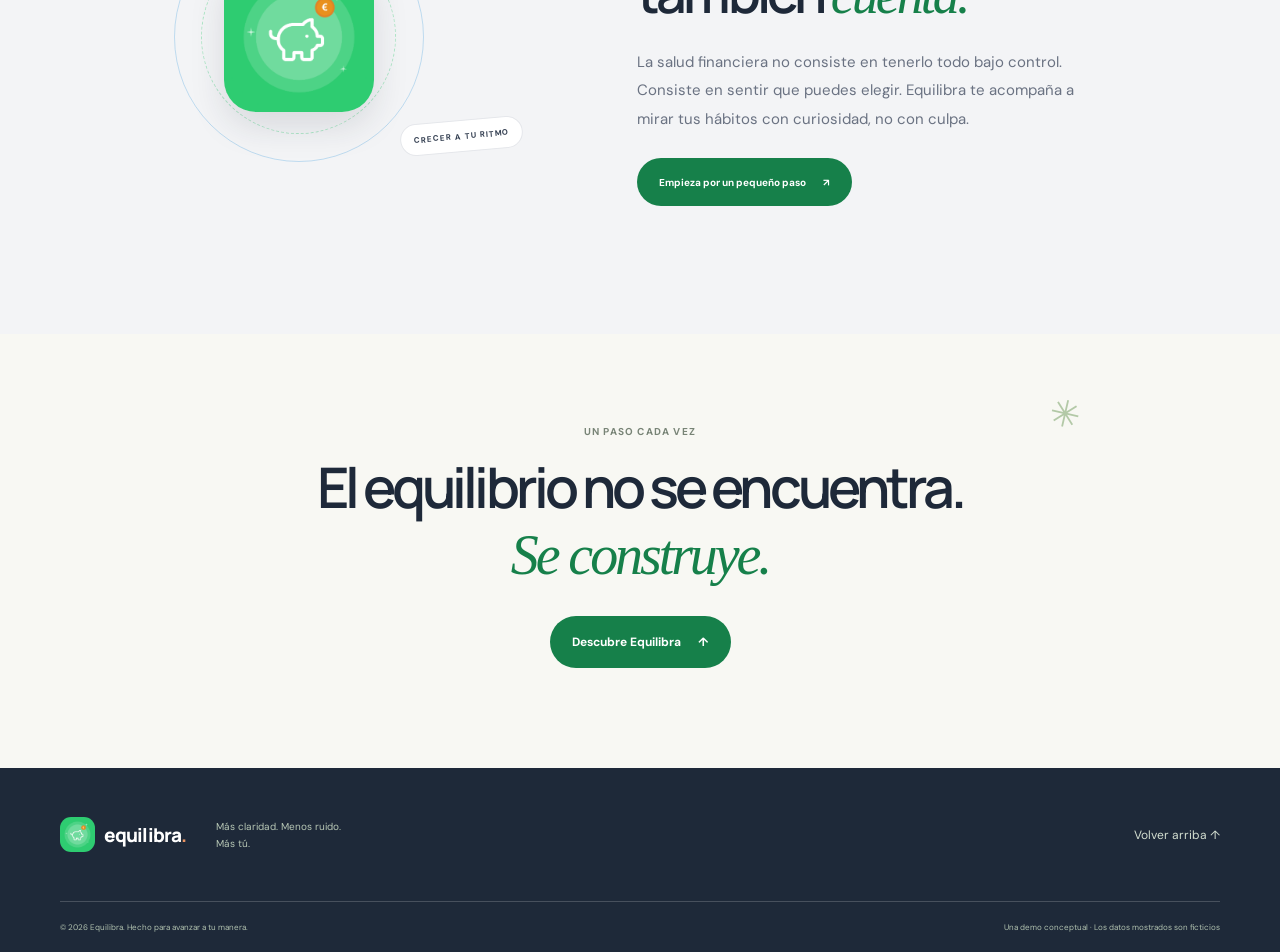
==== commit 5c774033: "improved web" ====
--- a/index.html
+++ b/index.html
@@ -14,6 +14,7 @@
   <script src="script.js" defer></script>
 </head>
 <body>
+  <a class="skip-link" href="#contenido">Saltar al contenido</a>
   <header class="site-header">
     <nav class="navigation container" aria-label="Navegación principal">
       <a class="brand" href="#inicio" aria-label="Equilibra, inicio">
@@ -36,8 +37,8 @@
     </nav>
   </header>
 
-  <main>
-    <section class="hero section" id="inicio">
+  <main id="contenido" tabindex="-1">
+    <section class="hero section" id="inicio" tabindex="-1">
       <div class="hero-wash" aria-hidden="true"></div>
       <div class="container hero-layout">
         <div class="hero-copy">
@@ -101,7 +102,7 @@
       </div>
     </section>
 
-    <section class="philosophy section" id="filosofia">
+    <section class="philosophy section" id="filosofia" tabindex="-1">
       <div class="container philosophy-layout">
         <div class="section-kicker">01 — OTRA MIRADA</div>
         <div class="philosophy-content">
@@ -113,7 +114,7 @@
       </div>
     </section>
 
-    <section class="features section" id="funciones">
+    <section class="features section" id="funciones" tabindex="-1">
       <div class="container">
         <div class="section-heading">
           <div><div class="section-kicker">02 — TODO EN EQUILIBRIO</div><h2>Tu día a día,<br><span class="serif-accent">con más perspectiva.</span></h2></div>
@@ -144,7 +145,7 @@
       </div>
     </section>
 
-    <section class="demo section" id="demo">
+    <section class="demo section" id="demo" tabindex="-1">
       <div class="container demo-layout">
         <div class="demo-copy"><div class="section-kicker">03 — A TU MANERA</div><h2>Tu progreso,<br><span class="serif-accent">sin comparaciones.</span></h2><p>Un mes no define tu camino. Mira tus números, aprende de ellos y sigue a tu ritmo.</p><div class="demo-tabs" role="group" aria-label="Selecciona el periodo del balance"><button class="period-button is-active" type="button" data-period="current" aria-pressed="true">Este mes</button><button class="period-button" type="button" data-period="previous" aria-pressed="false">Mes anterior</button></div><p class="demo-caption" id="period-caption" aria-live="polite">Junio · una vista de ejemplo</p></div>
         <div class="demo-panel" aria-live="polite">
@@ -166,7 +167,7 @@
       </div>
     </section>
 
-    <section class="wellbeing section" id="bienestar">
+    <section class="wellbeing section" id="bienestar" tabindex="-1">
       <div class="container wellbeing-layout">
         <div class="wellbeing-illustration" aria-hidden="true">
           <span class="wellbeing-circle circle-one"></span><span class="wellbeing-circle circle-two"></span>
--- a/style.css
+++ b/style.css
@@ -2,8 +2,8 @@
   color-scheme: light;
   --ink: #1e2939;
   --muted: #6a7282;
-  --green: #2ecc71;
-  --green-dark: #27ae60;
+  --green: #16804a;
+  --green-dark: #146c40;
   --green-light: #d5f4e6;
   --blue: #3498db;
   --blue-light: #d6eaf8;
@@ -459,3 +459,104 @@
 @media (max-width: 680px) {
   .brand-mark { width: 32px; height: 32px; }
 }
+
+.skip-link {
+  position: fixed;
+  z-index: 30;
+  top: 12px;
+  left: 12px;
+  padding: 12px 16px;
+  border-radius: 999px;
+  color: #fff;
+  background: #146c40;
+  transform: translateY(-160%);
+}
+
+.skip-link:focus {
+  transform: translateY(0);
+}
+
+:focus-visible {
+  outline: 3px solid #146c40;
+  outline-offset: 3px;
+}
+
+.nav-links a {
+  padding-block: 12px;
+}
+
+.nav-links a:hover,
+.footer-top:hover {
+  color: #146c40;
+}
+
+.hero-intro,
+.philosophy-content p,
+.section-heading > p,
+.demo-copy > p,
+.wellbeing-copy > p {
+  font-size: 15px;
+}
+
+.feature-copy p {
+  font-size: 13px;
+}
+
+.section-kicker {
+  font-size: 10px;
+}
+
+.button-dark,
+.button-green {
+  background: #16804a;
+}
+
+.button-dark:hover,
+.button-green:hover {
+  background: #146c40;
+}
+
+.period-button.is-active {
+  background: #16804a;
+}
+
+.feature-arrow:hover {
+  border-color: #146c40;
+  background: #146c40;
+}
+
+@media (hover: hover) {
+  .feature-card {
+    transition: transform .25s ease, box-shadow .25s ease;
+  }
+
+  .feature-card:hover {
+    transform: translateY(-4px);
+    box-shadow: 0 12px 28px rgba(30, 41, 57, .09);
+  }
+}
+
+@media (max-width: 680px) {
+  .hero-intro,
+  .philosophy-content p,
+  .section-heading > p,
+  .demo-copy > p,
+  .wellbeing-copy > p {
+    font-size: 14px;
+  }
+
+  .feature-copy p {
+    font-size: 12px;
+  }
+}
+
+@media (prefers-reduced-motion: reduce) {
+  .js-ready .feature-card,
+  .js-ready .philosophy-content,
+  .js-ready .demo-panel,
+  .js-ready .wellbeing-copy {
+    opacity: 1;
+    transform: none;
+    transition: none;
+  }
+}
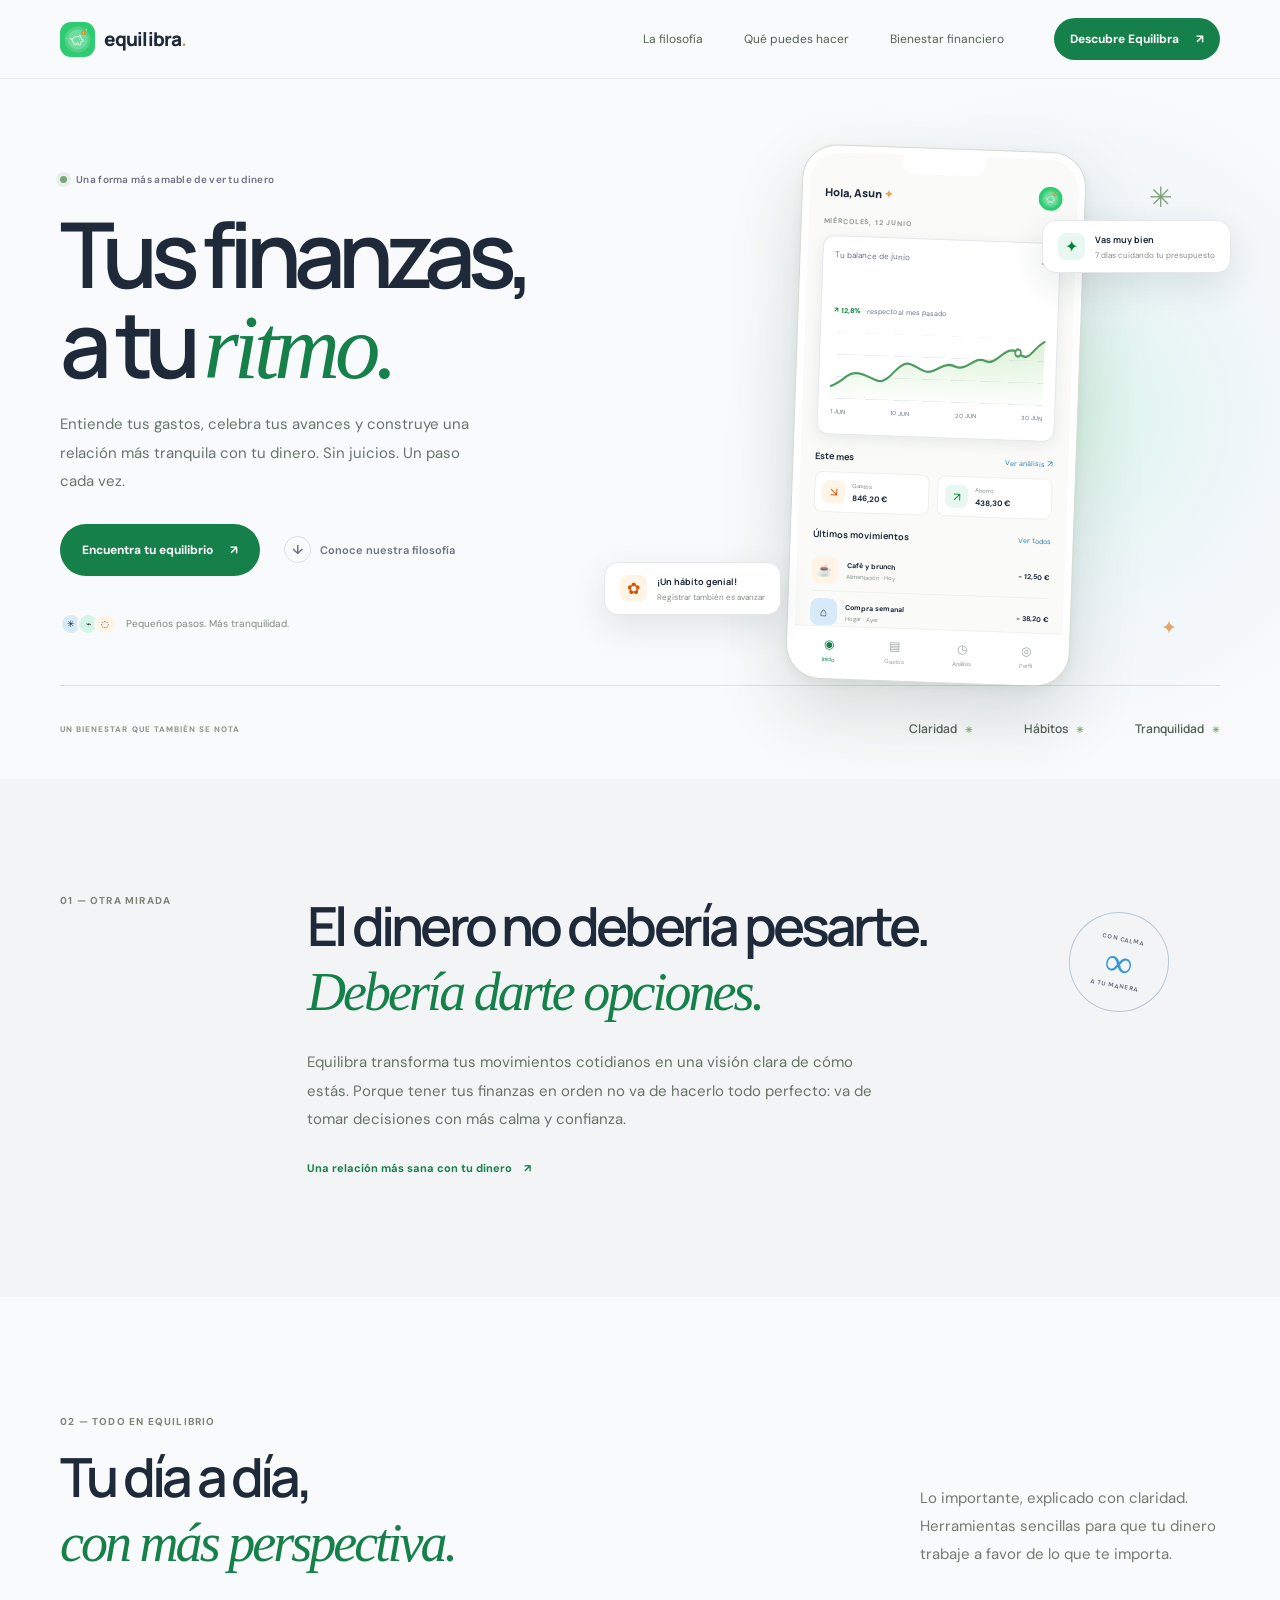
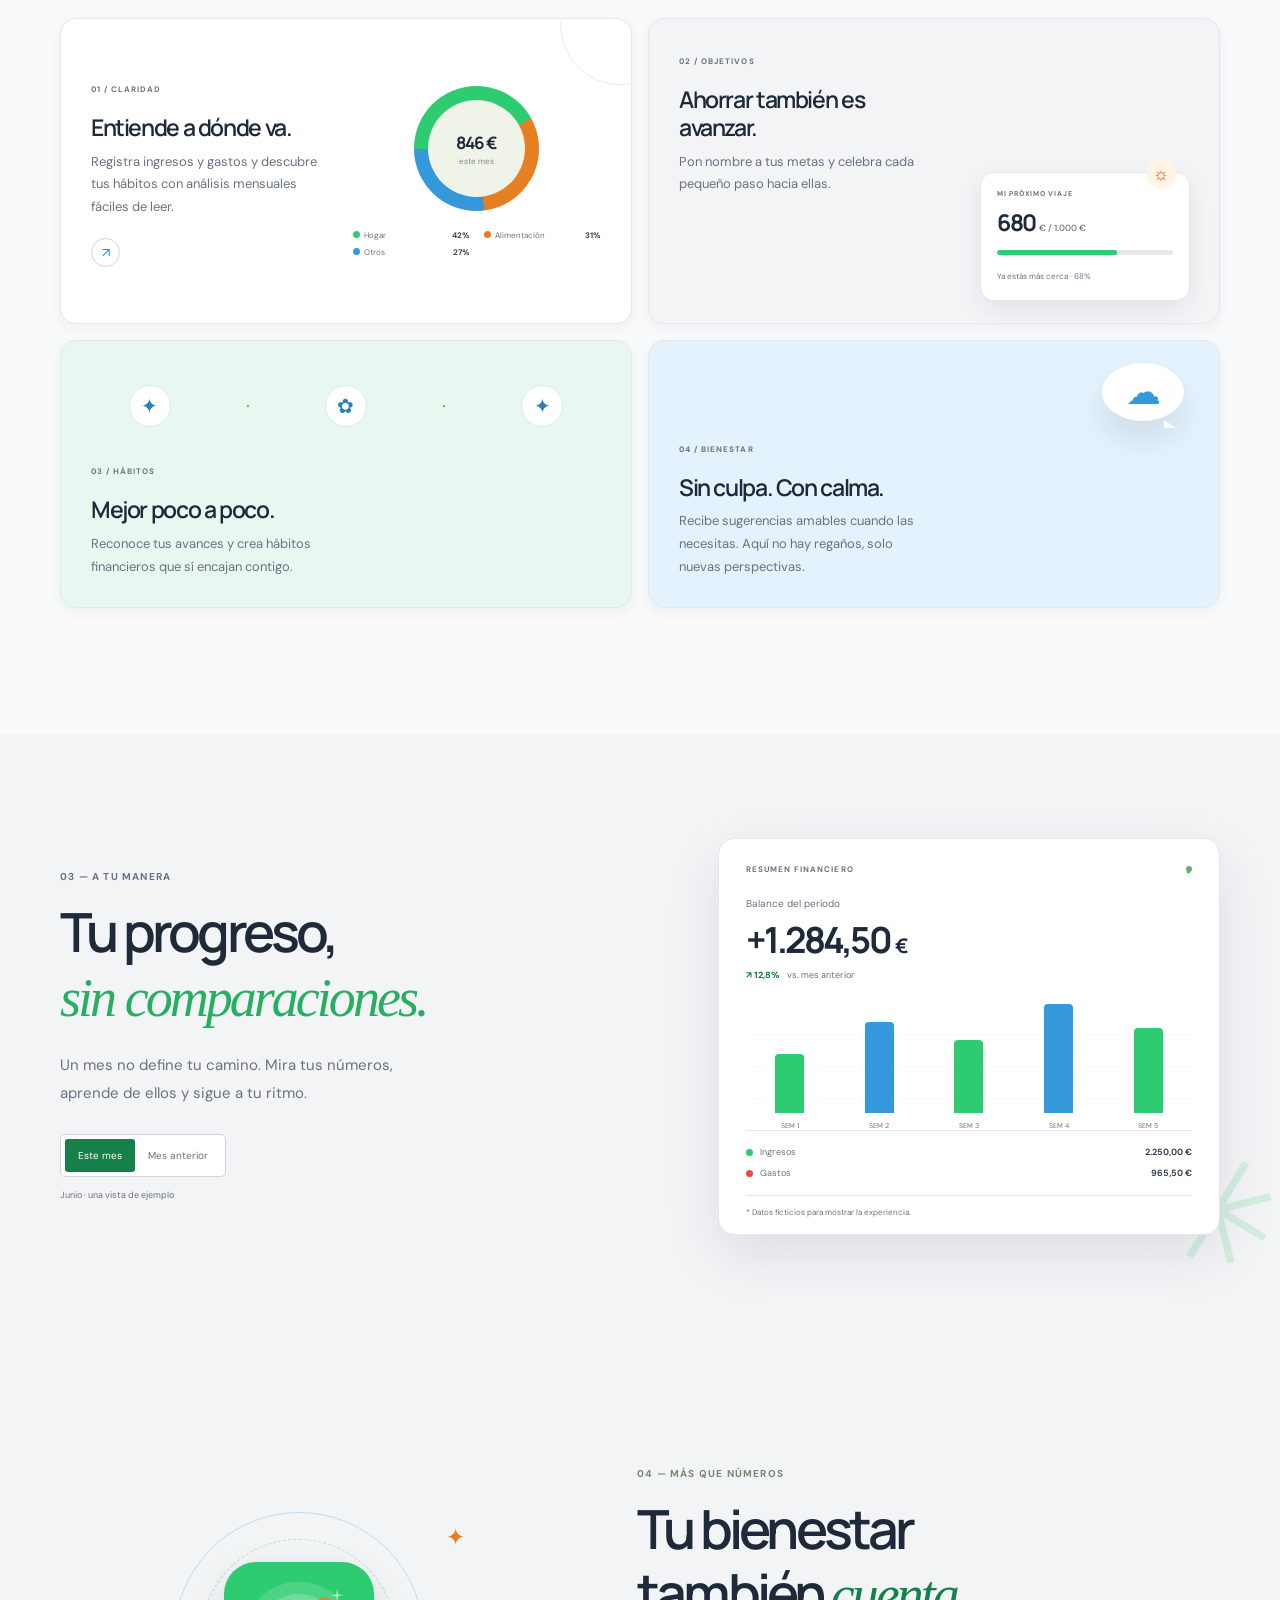
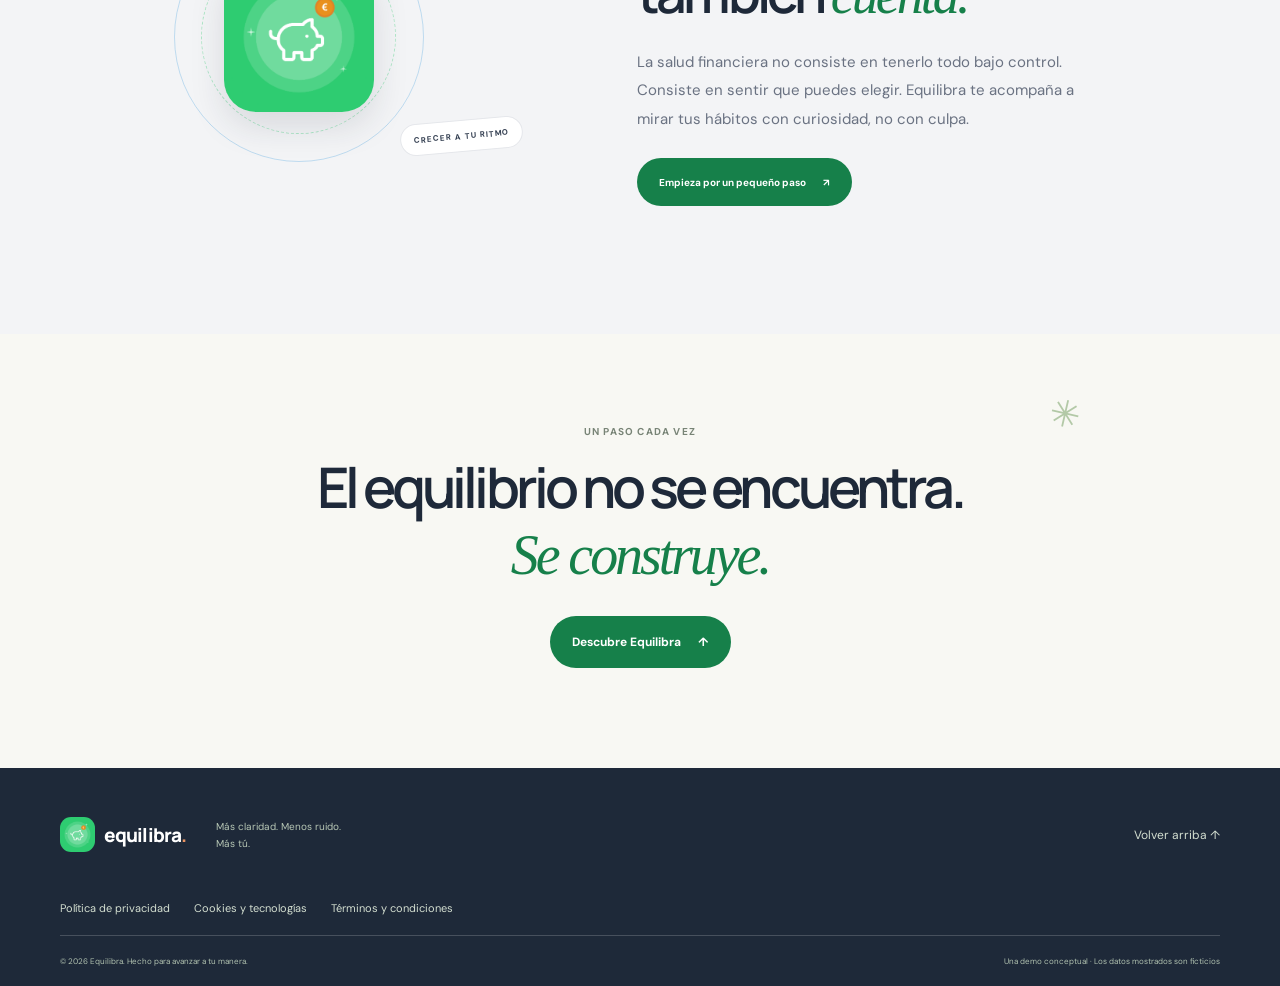
==== commit 8af789ed: "privacy, cookies policies and terms and conditions" ====
--- a/index.html
+++ b/index.html
@@ -190,6 +190,11 @@
       <p>Más claridad. Menos ruido.<br>Más tú.</p>
       <a class="footer-top" href="#inicio">Volver arriba ↑</a>
     </div>
+    <nav class="container footer-policies" aria-label="Información legal">
+      <a href="politica-privacidad.html">Política de privacidad</a>
+      <a href="cookies.html">Cookies y tecnologías</a>
+      <a href="terminos-condiciones.html">Términos y condiciones</a>
+    </nav>
     <div class="container footer-bottom"><span>© <span id="current-year"></span> Equilibra. Hecho para avanzar a tu manera.</span><span>Una demo conceptual · Los datos mostrados son ficticios</span></div>
   </footer>
 </body>
--- a/style.css
+++ b/style.css
@@ -456,6 +456,136 @@
 .footer-brand .brand-mark { background: transparent; }
 .footer-bottom { border-color: rgba(255, 255, 255, .18); }
 
+.footer-policies {
+  display: flex;
+  flex-wrap: wrap;
+  gap: 12px 24px;
+  padding-bottom: 20px;
+  color: #d4dfd1;
+  font-size: 11px;
+}
+
+.footer-policies a:hover,
+.policy-nav a:hover {
+  text-decoration: underline;
+  text-underline-offset: 3px;
+}
+
+.policy-page {
+  min-height: calc(100vh - 262px);
+  padding-block: 64px 80px;
+  background: #f9fafb;
+}
+
+.policy-content {
+  max-width: 800px;
+  margin-inline: auto;
+  padding: clamp(24px, 5vw, 56px);
+  border: 1px solid #e5e7eb;
+  border-radius: 20px;
+  background: #fff;
+  box-shadow: 0 16px 48px rgba(30, 41, 57, .06);
+}
+
+.policy-content h1 {
+  margin: 12px 0;
+  font-family: var(--display);
+  font-size: clamp(32px, 6vw, 48px);
+  letter-spacing: -.06em;
+  line-height: 1.15;
+}
+
+.policy-updated {
+  margin: 0 0 32px;
+  color: #6a7282;
+  font-size: 13px;
+}
+
+.policy-nav {
+  display: flex;
+  flex-wrap: wrap;
+  gap: 10px 20px;
+  margin: 0 0 32px;
+  padding: 16px 0;
+  border-block: 1px solid #e5e7eb;
+  color: #146c40;
+  font-size: 13px;
+}
+
+.policy-content h2 {
+  margin: 32px 0 12px;
+  font-family: var(--display);
+  font-size: 21px;
+  letter-spacing: -.03em;
+}
+
+.policy-content h3 {
+  margin: 24px 0 8px;
+  font-size: 16px;
+}
+
+.policy-content p,
+.policy-content li {
+  color: #465164;
+  font-size: 15px;
+  line-height: 1.8;
+}
+
+.policy-content p {
+  margin: 10px 0;
+}
+
+.policy-content ul {
+  padding-left: 24px;
+}
+
+.policy-content a {
+  color: #146c40;
+  text-decoration: underline;
+  text-underline-offset: 3px;
+}
+
+.policy-content table {
+  width: 100%;
+  margin: 16px 0;
+  border-collapse: collapse;
+  font-size: 14px;
+  line-height: 1.6;
+}
+
+.policy-content th,
+.policy-content td {
+  padding: 12px;
+  border: 1px solid #e5e7eb;
+  text-align: left;
+  vertical-align: top;
+}
+
+.policy-content th {
+  background: #f3f4f6;
+}
+
+@media (max-width: 680px) {
+  .policy-page {
+    padding-block: 32px 48px;
+  }
+
+  .policy-content p,
+  .policy-content li {
+    font-size: 14px;
+  }
+
+  .policy-content table {
+    display: block;
+    overflow-x: auto;
+  }
+
+  .footer-policies {
+    gap: 12px 18px;
+    font-size: 10px;
+  }
+}
+
 @media (max-width: 680px) {
   .brand-mark { width: 32px; height: 32px; }
 }
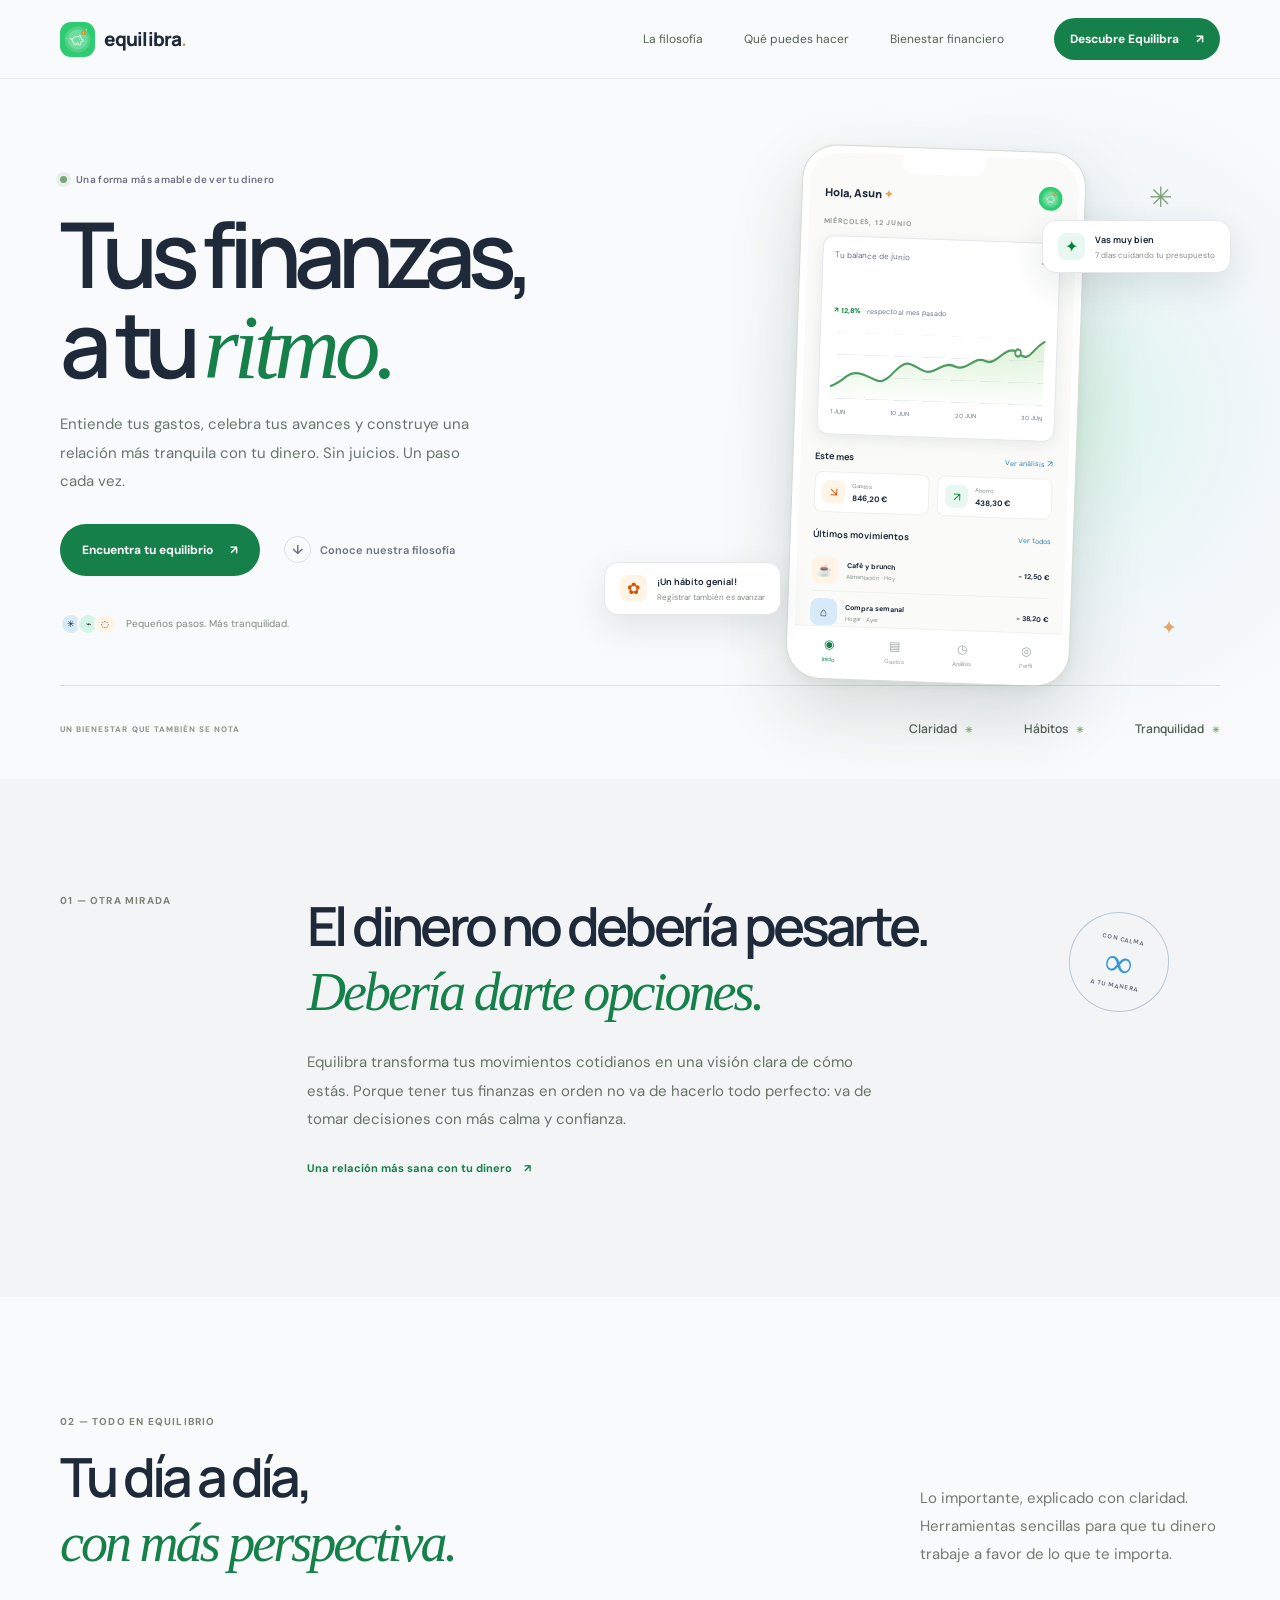
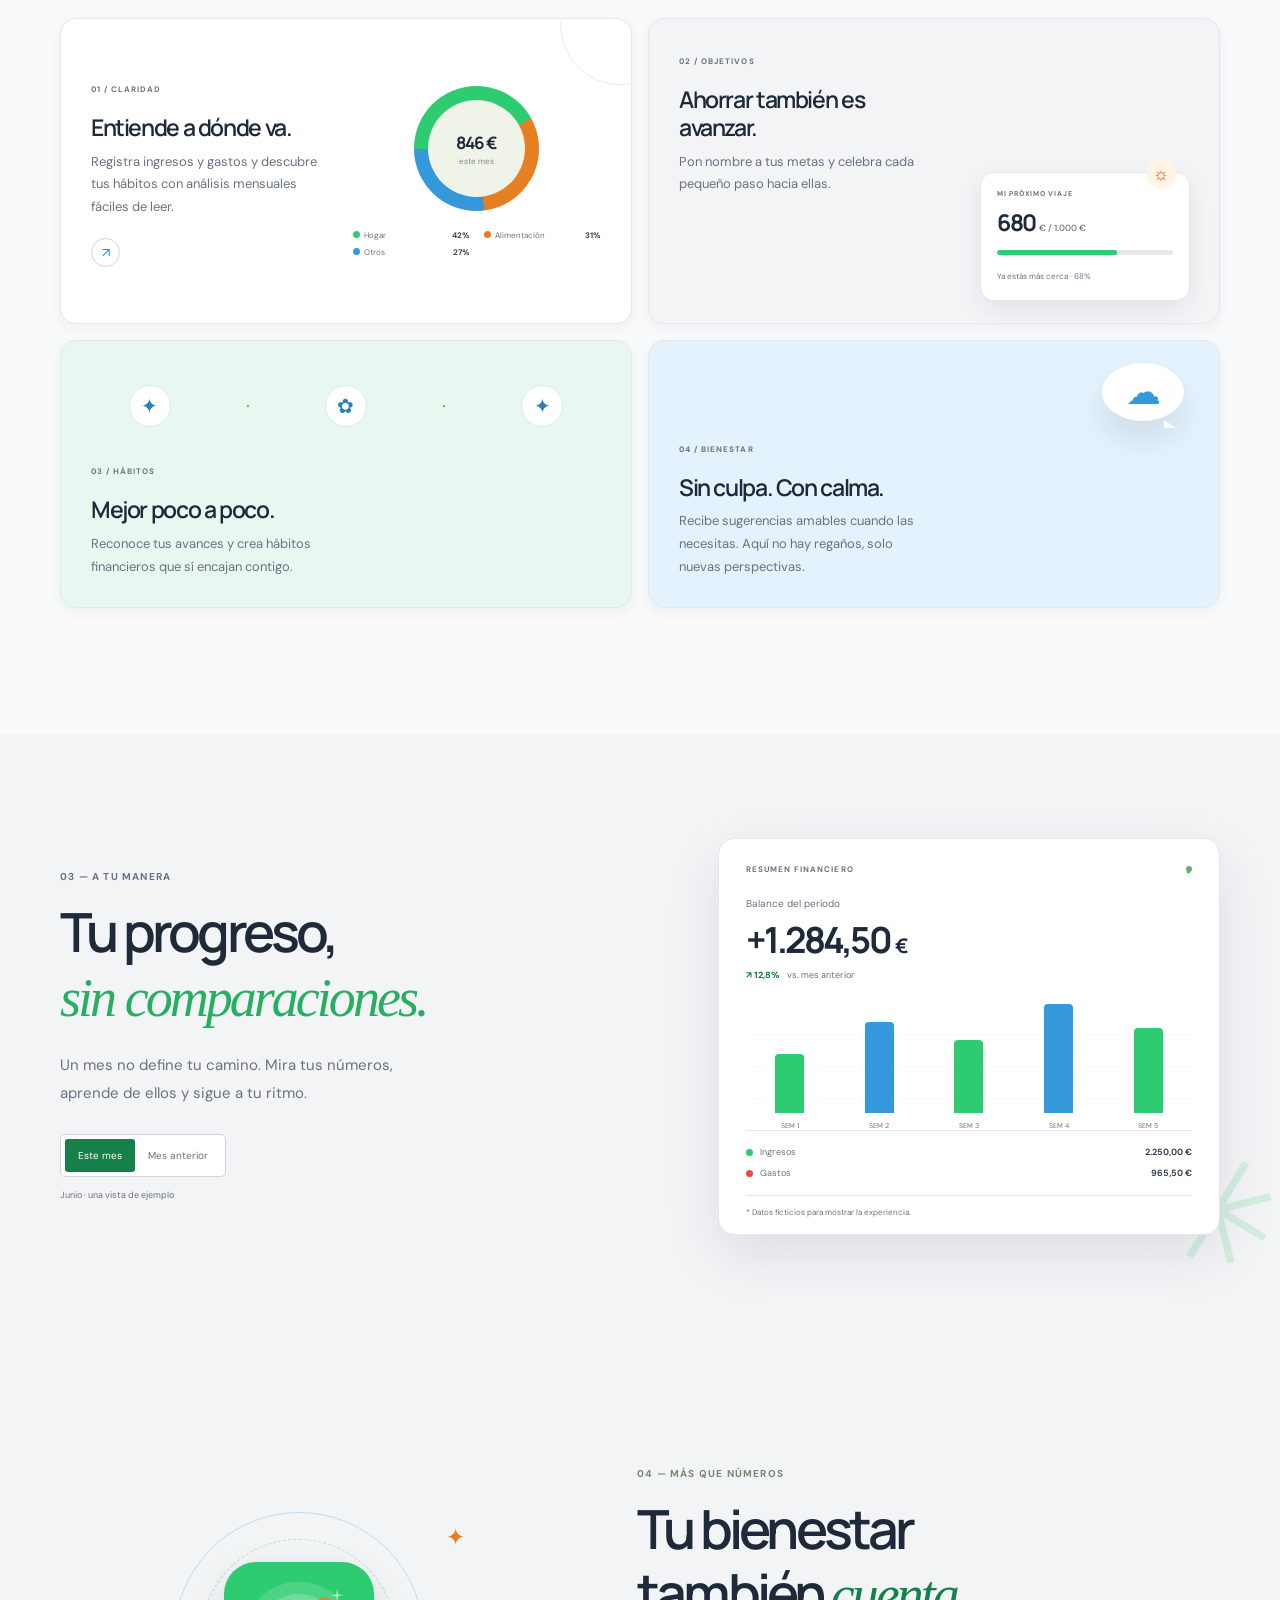
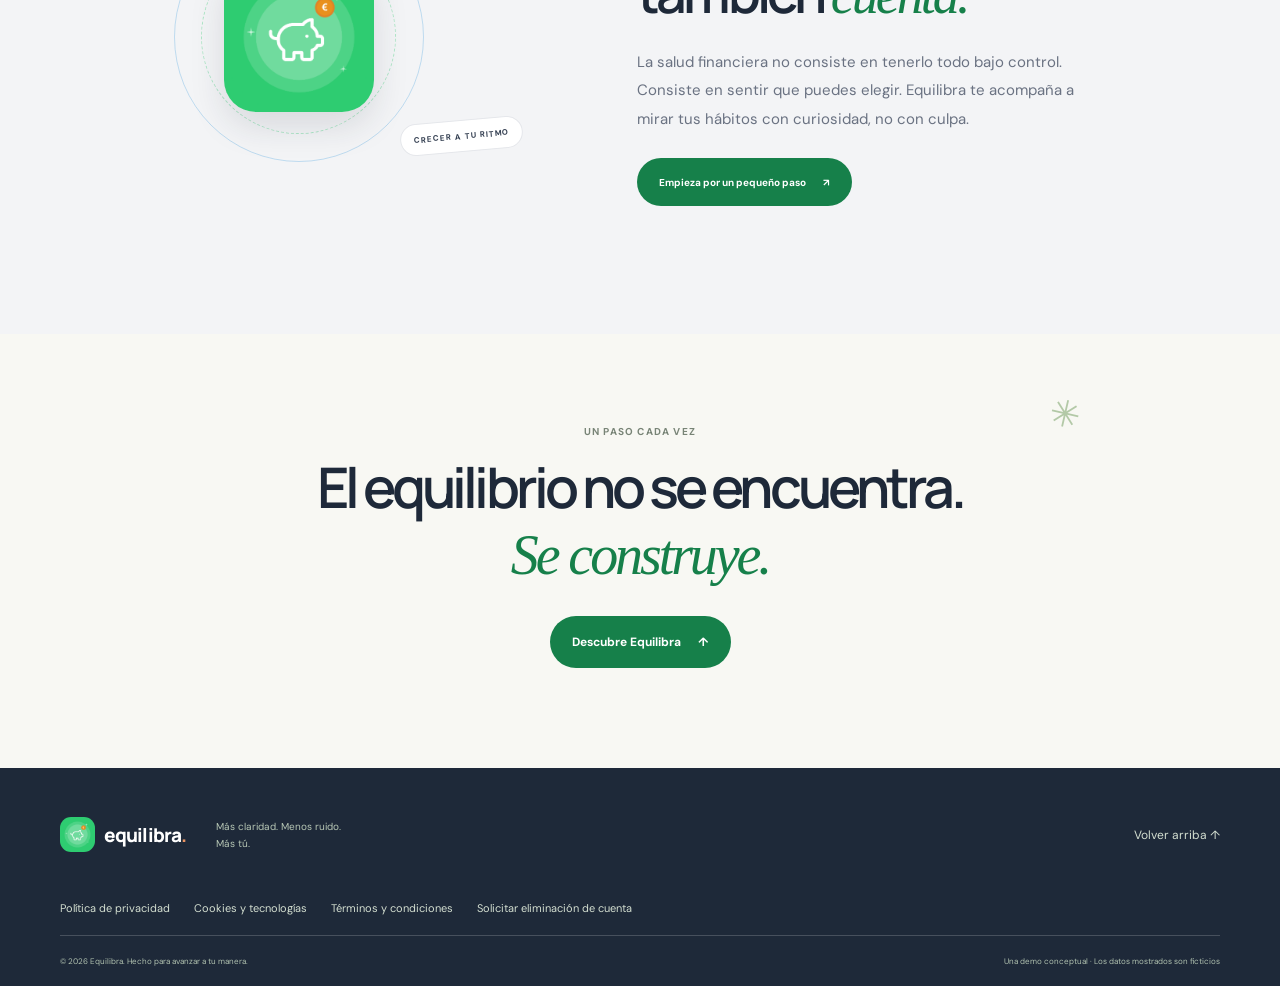
==== commit d1e81af9: "delete account form" ====
--- a/index.html
+++ b/index.html
@@ -194,6 +194,7 @@
       <a href="politica-privacidad.html">Política de privacidad</a>
       <a href="cookies.html">Cookies y tecnologías</a>
       <a href="terminos-condiciones.html">Términos y condiciones</a>
+      <a href="eliminar-cuenta.html">Solicitar eliminación de cuenta</a>
     </nav>
     <div class="container footer-bottom"><span>© <span id="current-year"></span> Equilibra. Hecho para avanzar a tu manera.</span><span>Una demo conceptual · Los datos mostrados son ficticios</span></div>
   </footer>
--- a/style.css
+++ b/style.css
@@ -565,6 +565,113 @@
   background: #f3f4f6;
 }
 
+.deletion-notice {
+  margin: 24px 0;
+  padding: 18px 20px;
+  border-left: 4px solid #16804a;
+  border-radius: 8px;
+  background: #f0f7f2;
+}
+
+.deletion-notice p:first-child {
+  margin-top: 0;
+}
+
+.deletion-notice p:last-child {
+  margin-bottom: 0;
+}
+
+.deletion-form {
+  display: grid;
+  gap: 20px;
+  margin-top: 28px;
+}
+
+.deletion-form label {
+  display: block;
+  margin-bottom: 7px;
+  color: #293447;
+  font-size: 14px;
+  font-weight: 700;
+}
+
+.deletion-form input[type="email"],
+.deletion-form textarea {
+  width: 100%;
+  padding: 12px 14px;
+  border: 1px solid #cbd2dc;
+  border-radius: 8px;
+  color: #1e2939;
+  background: #fff;
+  font: inherit;
+}
+
+.deletion-form textarea {
+  min-height: 120px;
+  resize: vertical;
+}
+
+.deletion-form .field-hint {
+  display: block;
+  margin-top: 6px;
+  color: #626d7e;
+  font-size: 12px;
+  line-height: 1.6;
+}
+
+.deletion-form .confirmation-field {
+  display: flex;
+  align-items: flex-start;
+  gap: 10px;
+  color: #465164;
+  font-size: 14px;
+  line-height: 1.6;
+}
+
+.confirmation-field input {
+  flex: 0 0 auto;
+  width: 18px;
+  height: 18px;
+  margin: 2px 0 0;
+  accent-color: #16804a;
+}
+
+.deletion-form .confirmation-field label {
+  margin: 0;
+  color: inherit;
+  font-size: inherit;
+  font-weight: 400;
+}
+
+.deletion-submit {
+  justify-self: start;
+  min-height: 48px;
+  padding: 0 22px;
+  border: 0;
+  border-radius: 999px;
+  color: #fff;
+  background: #16804a;
+  cursor: pointer;
+  font: inherit;
+  font-weight: 700;
+}
+
+.deletion-submit:hover {
+  background: #146c40;
+}
+
+.deletion-submit:focus-visible {
+  outline: 3px solid #146c40;
+  outline-offset: 3px;
+}
+
+.deletion-status {
+  min-height: 1.5em;
+  margin: 0;
+  color: #465164;
+  font-size: 14px;
+}
+
 @media (max-width: 680px) {
   .policy-page {
     padding-block: 32px 48px;
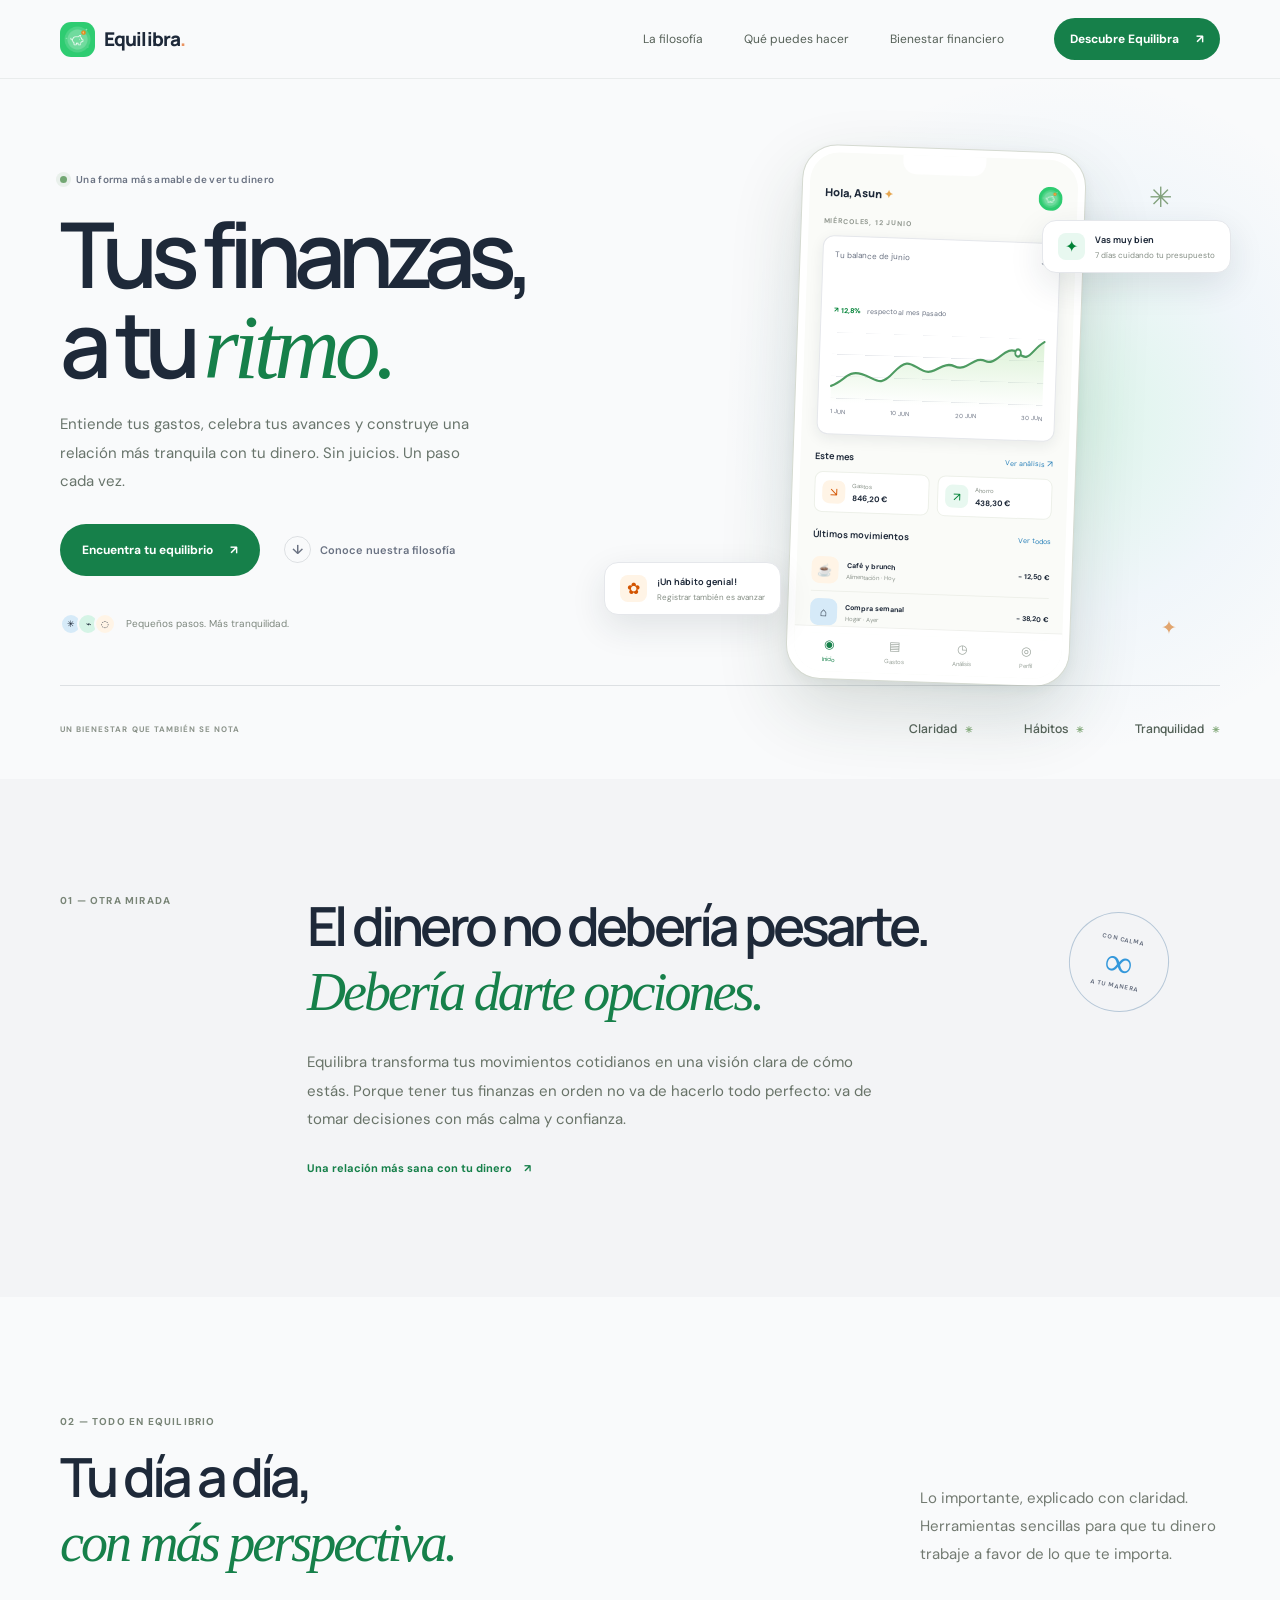
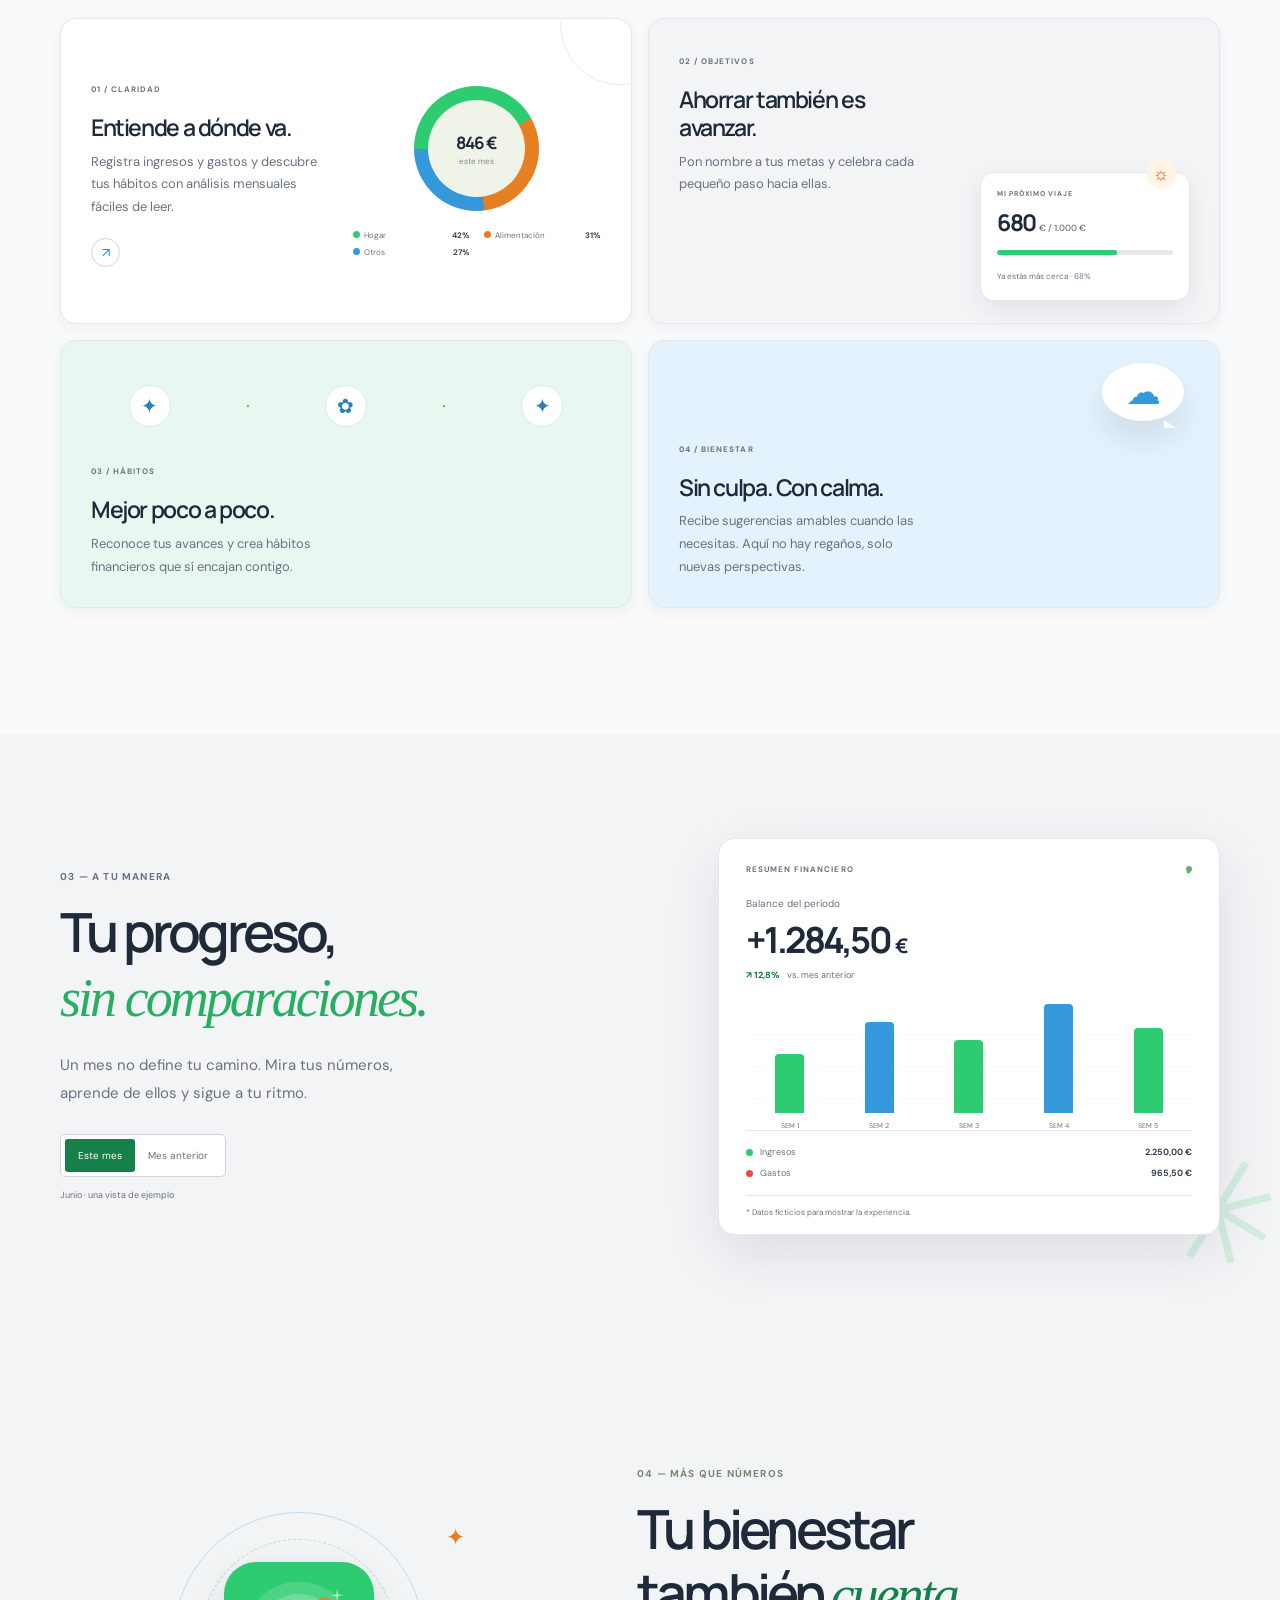
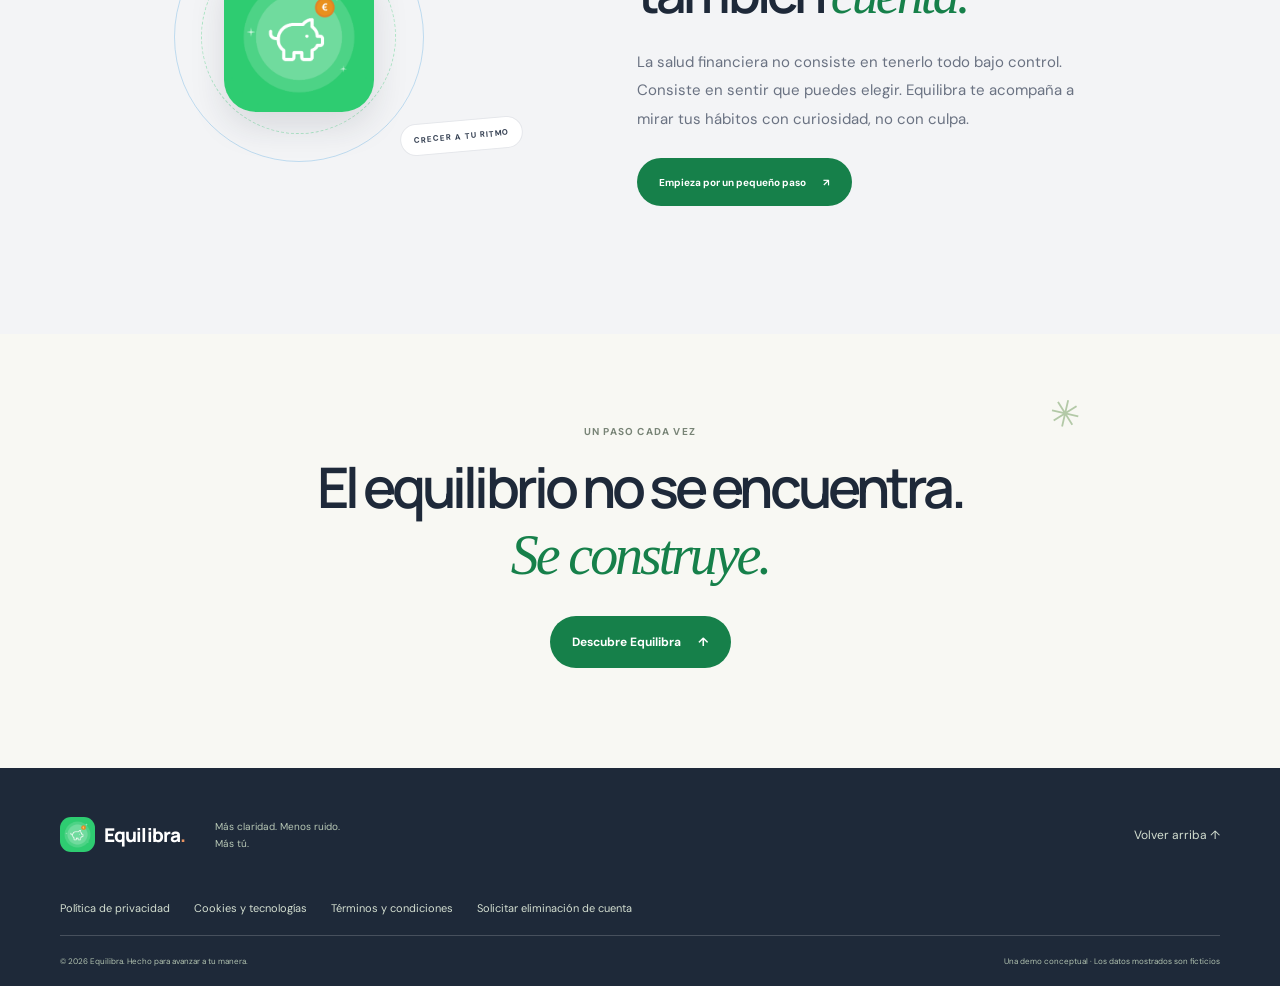
==== commit 596a8a1d: "policies updated and fix app name" ====
--- a/index.html
+++ b/index.html
@@ -21,7 +21,7 @@
         <span class="brand-mark" aria-hidden="true">
           <img src="assets/equilibra-icon.webp" alt="">
         </span>
-        <span>equilibra<span class="brand-dot">.</span></span>
+        <span>Equilibra<span class="brand-dot">.</span></span>
       </a>
 
       <button class="menu-toggle" type="button" aria-label="Abrir menú" aria-expanded="false" aria-controls="nav-links">
@@ -186,7 +186,7 @@
 
   <footer class="site-footer">
     <div class="container footer-main">
-      <a class="brand footer-brand" href="#inicio"><span class="brand-mark" aria-hidden="true"><img src="assets/equilibra-icon.webp" alt=""></span><span>equilibra<span class="brand-dot">.</span></span></a>
+      <a class="brand footer-brand" href="#inicio"><span class="brand-mark" aria-hidden="true"><img src="assets/equilibra-icon.webp" alt=""></span><span>Equilibra<span class="brand-dot">.</span></span></a>
       <p>Más claridad. Menos ruido.<br>Más tú.</p>
       <a class="footer-top" href="#inicio">Volver arriba ↑</a>
     </div>
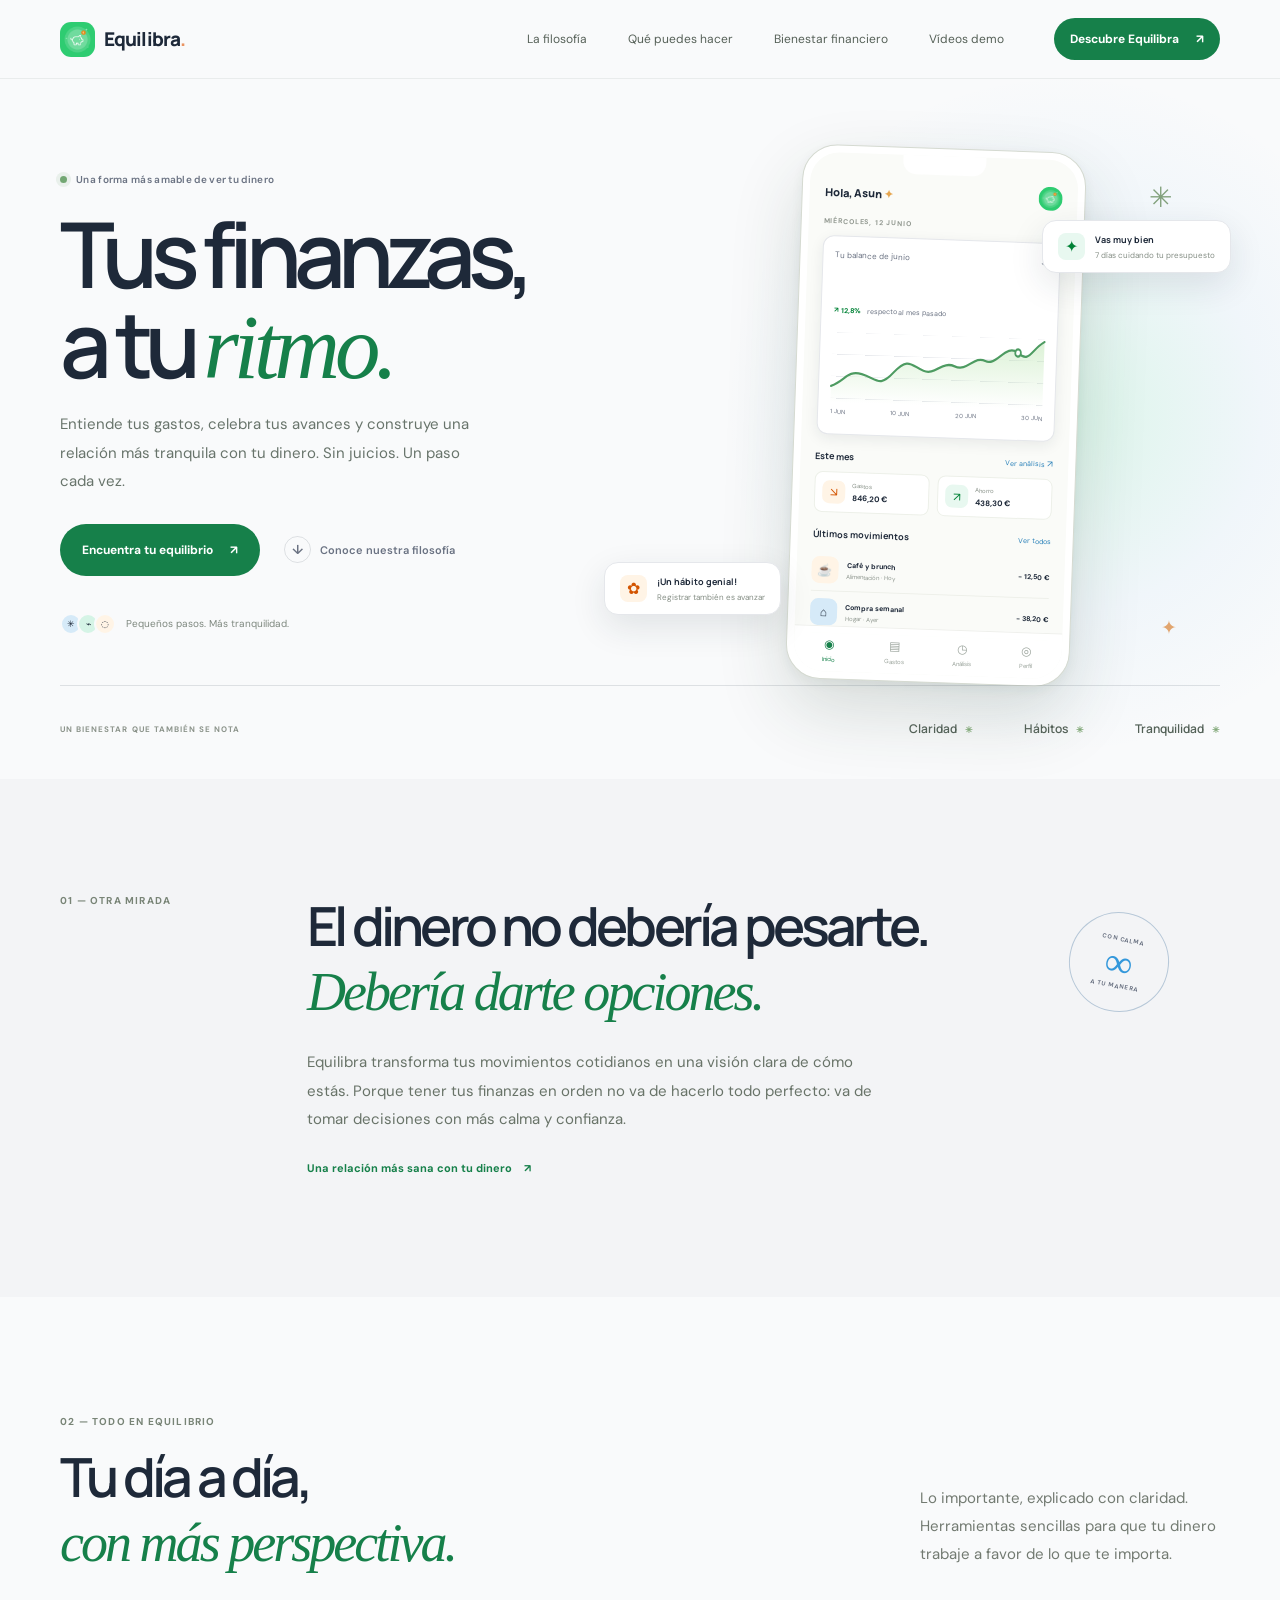
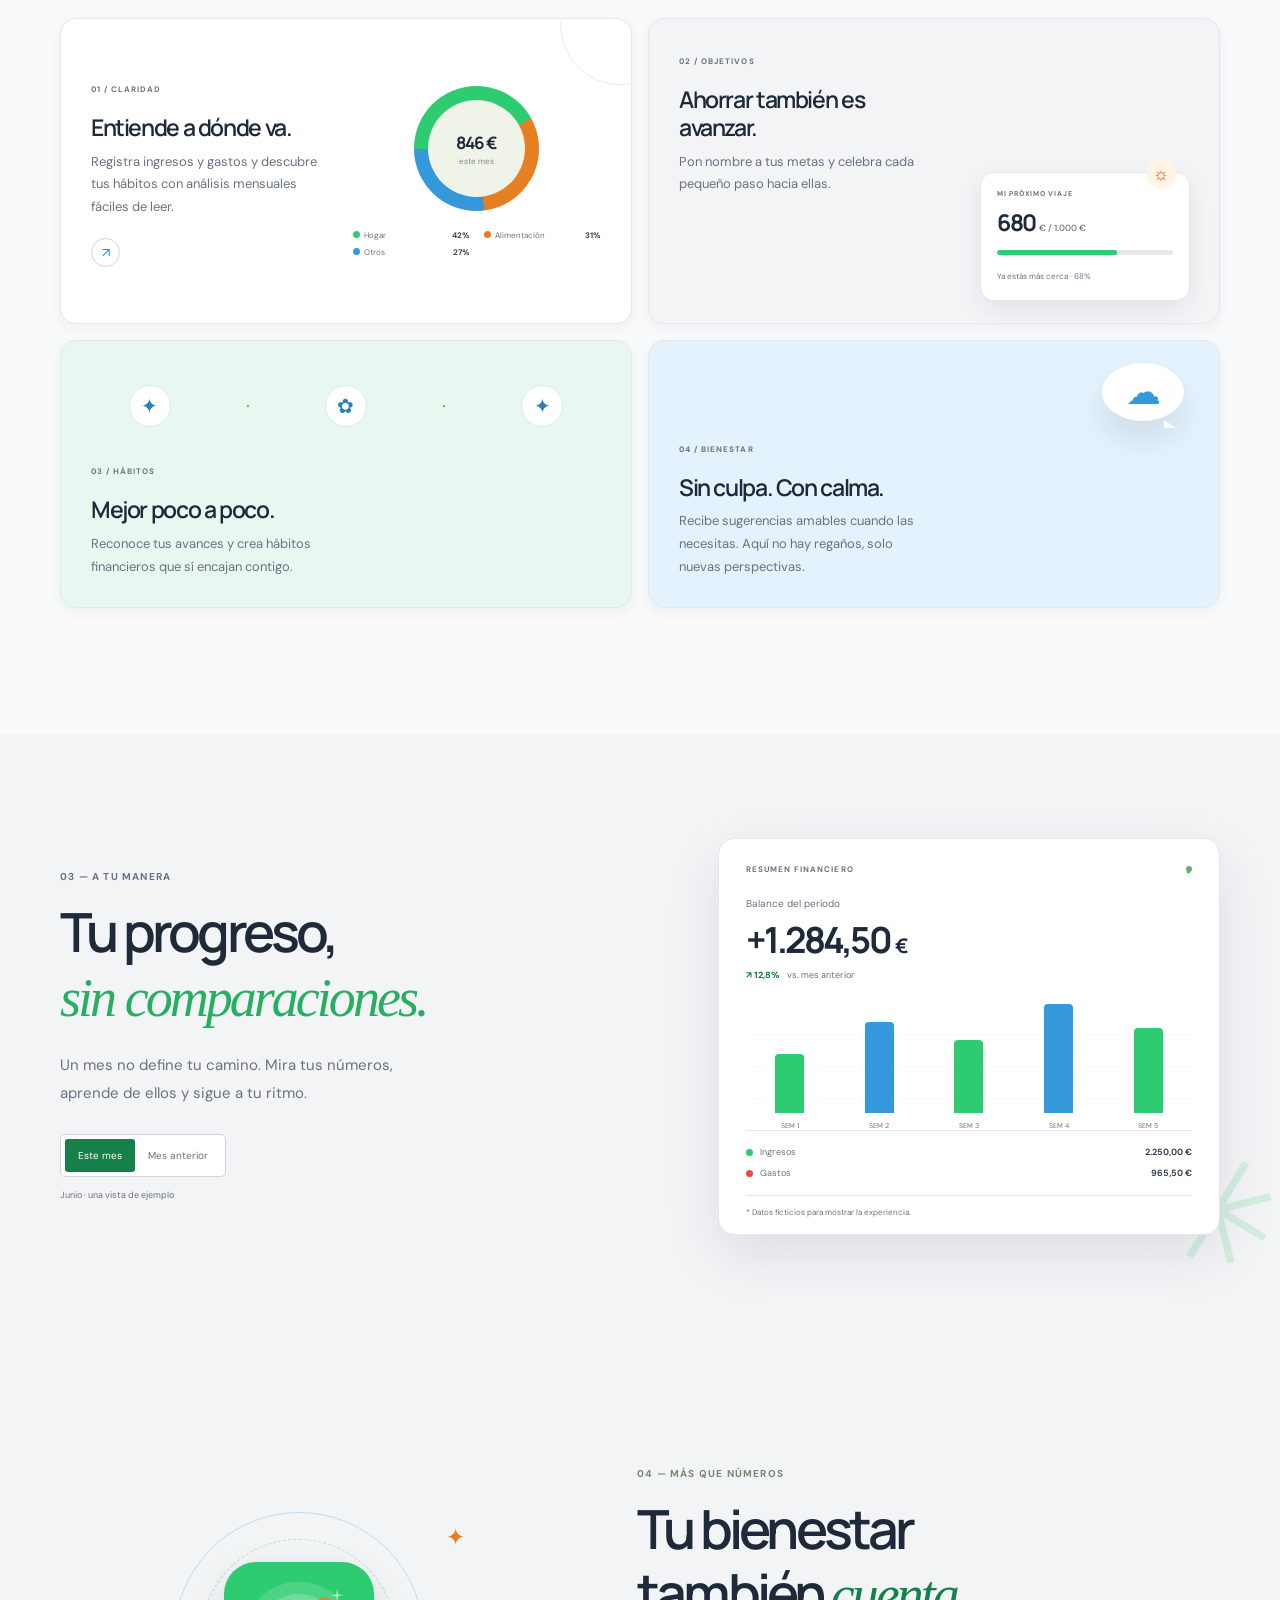
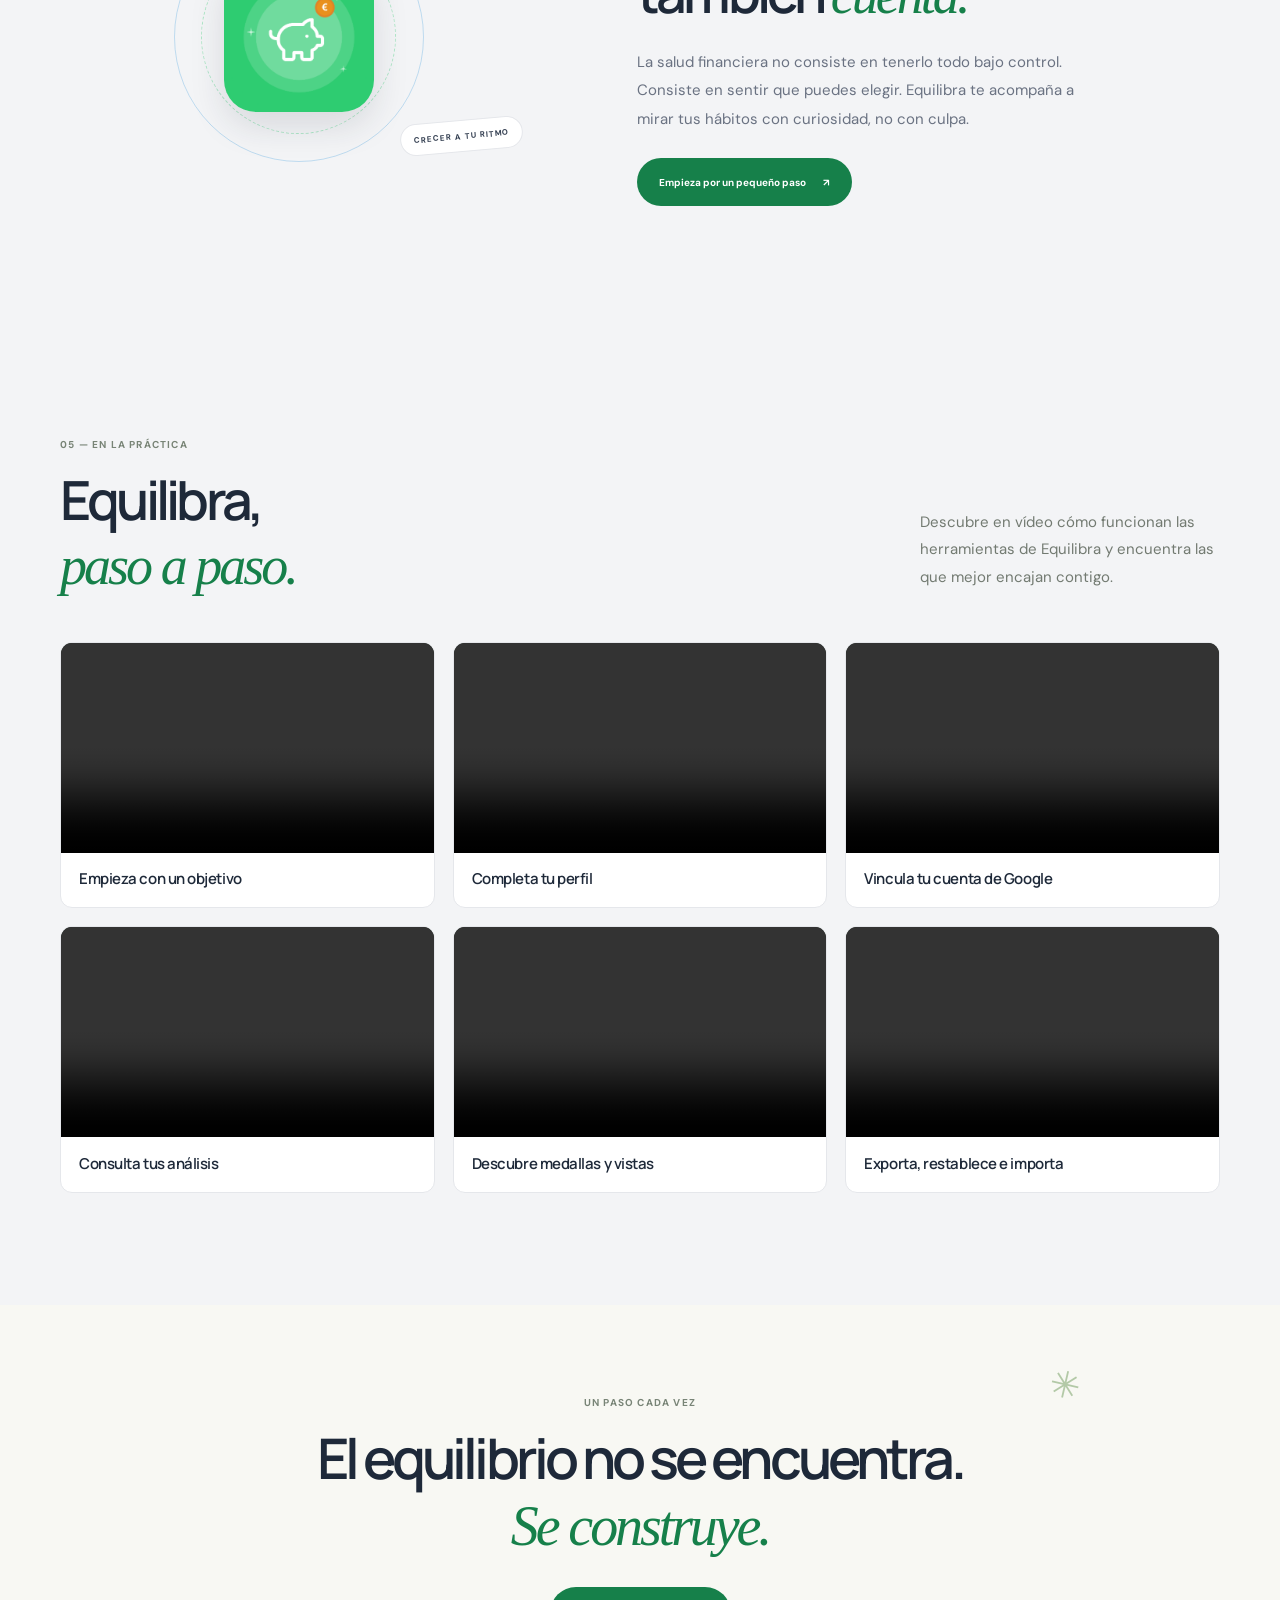
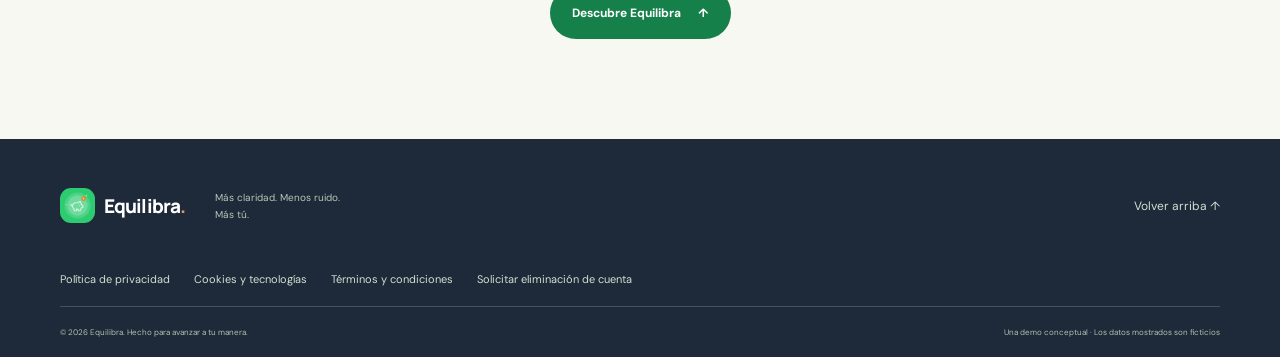
==== commit 34450eef: "added demo videos" ====
--- a/index.html
+++ b/index.html
@@ -32,6 +32,7 @@
         <a href="#filosofia">La filosofía</a>
         <a href="#funciones">Qué puedes hacer</a>
         <a href="#bienestar">Bienestar financiero</a>
+        <a href="#demos">Vídeos demo</a>
       </div>
       <a class="button button-small button-dark nav-cta" href="#funciones">Descubre Equilibra <span aria-hidden="true">↗</span></a>
     </nav>
@@ -179,6 +180,59 @@
       </div>
     </section>
 
+    <section class="video-demos section" id="demos" tabindex="-1">
+      <div class="container">
+        <div class="section-heading">
+          <div><div class="section-kicker">05 — EN LA PRÁCTICA</div><h2>Equilibra,<br><span class="serif-accent">paso a paso.</span></h2></div>
+          <p>Descubre en vídeo cómo funcionan las herramientas de Equilibra y encuentra las que mejor encajan contigo.</p>
+        </div>
+        <div class="video-grid">
+          <article class="video-card">
+            <video controls playsinline preload="none" aria-label="Demo: onboarding con objetivo en Equilibra">
+              <source src="assets/videos/1_Onboarding_con_objetivo_Equilibra.mp4" type="video/mp4">
+              Tu navegador no puede reproducir este vídeo.
+            </video>
+            <h3>Empieza con un objetivo</h3>
+          </article>
+          <article class="video-card">
+            <video controls playsinline preload="none" aria-label="Demo: completar el perfil sin conexión con Google">
+              <source src="assets/videos/2_Completar_perfil_sin_conexion_google.mp4" type="video/mp4">
+              Tu navegador no puede reproducir este vídeo.
+            </video>
+            <h3>Completa tu perfil</h3>
+          </article>
+          <article class="video-card">
+            <video controls playsinline preload="none" aria-label="Demo: vincular una cuenta de Google">
+              <source src="assets/videos/3_Vincular_cuenta_google.mp4" type="video/mp4">
+              Tu navegador no puede reproducir este vídeo.
+            </video>
+            <h3>Vincula tu cuenta de Google</h3>
+          </article>
+          <article class="video-card">
+            <video controls playsinline preload="none" aria-label="Demo: análisis financiero">
+              <source src="assets/videos/4_Analisis.mp4" type="video/mp4">
+              Tu navegador no puede reproducir este vídeo.
+            </video>
+            <h3>Consulta tus análisis</h3>
+          </article>
+          <article class="video-card">
+            <video controls playsinline preload="none" aria-label="Demo: medallas y vistas de Equilibra">
+              <source src="assets/videos/5_Medallas_y_vistas.mp4" type="video/mp4">
+              Tu navegador no puede reproducir este vídeo.
+            </video>
+            <h3>Descubre medallas y vistas</h3>
+          </article>
+          <article class="video-card">
+            <video controls playsinline preload="none" aria-label="Demo: exportar, resetear e importar datos">
+              <source src="assets/videos/6_exportar_resetar_importar.mp4" type="video/mp4">
+              Tu navegador no puede reproducir este vídeo.
+            </video>
+            <h3>Exporta, restablece e importa</h3>
+          </article>
+        </div>
+      </div>
+    </section>
+
     <section class="closing section">
       <div class="container closing-inner"><span class="closing-flower" aria-hidden="true">✳</span><div class="section-kicker">UN PASO CADA VEZ</div><h2>El equilibrio no se encuentra.<br><span class="serif-accent">Se construye.</span></h2><a class="button button-green" href="#inicio">Descubre Equilibra <span aria-hidden="true">↑</span></a></div>
     </section>
--- a/style.css
+++ b/style.css
@@ -219,6 +219,13 @@
 .wellbeing-copy h2 { margin-top: 17px; }
 .wellbeing-copy > p { max-width: 440px; margin: 20px 0 25px; color: #6c786b; font-size: 12px; line-height: 1.9; }
 .wellbeing-copy .button { min-height: 48px; font-size: 10px; }
+
+.video-demos { padding: 104px 0 112px; background: #f3f4f6; }
+.video-demos .section-heading h2 .serif-accent { color: #16804a; }
+.video-grid { display: grid; grid-template-columns: repeat(3, minmax(0, 1fr)); gap: 18px; }
+.video-card { overflow: hidden; border: 1px solid #e5e7eb; border-radius: 12px; background: #fff; }
+.video-card video { display: block; width: 100%; aspect-ratio: 16 / 9; background: #17231b; object-fit: contain; }
+.video-card h3 { margin: 0; padding: 16px 18px 18px; color: #1e2939; font-size: 15px; font-weight: 600; letter-spacing: -.03em; }
 
 .closing { padding: 91px 0 100px; background: #f8f8f3; }
 .closing-inner { position: relative; text-align: center; }
@@ -338,6 +345,9 @@
   .wellbeing-sparkle { top: 20px; right: calc(50% - 105px); }
   .wellbeing-copy { order: 1; }
   .wellbeing-copy > p { font-size: 11px; }
+  .video-demos { padding: 78px 0 84px; }
+  .video-grid { grid-template-columns: repeat(2, minmax(0, 1fr)); gap: 12px; }
+  .video-card h3 { padding: 13px 14px 15px; font-size: 13px; }
   .closing { padding: 72px 0 80px; }
   .closing h2 { font-size: clamp(35px, 9vw, 47px); }
   .closing-flower { top: -40px; right: 4%; font-size: 26px; }
@@ -356,6 +366,7 @@
   .feature-card-large { grid-template-columns: .9fr 1fr; padding: 18px; }
   .donut { width: 88px; }
   .donut-legend { grid-template-columns: 1fr; }
+  .video-grid { grid-template-columns: 1fr; }
   .goal-card { right: 14px; }
 }
 
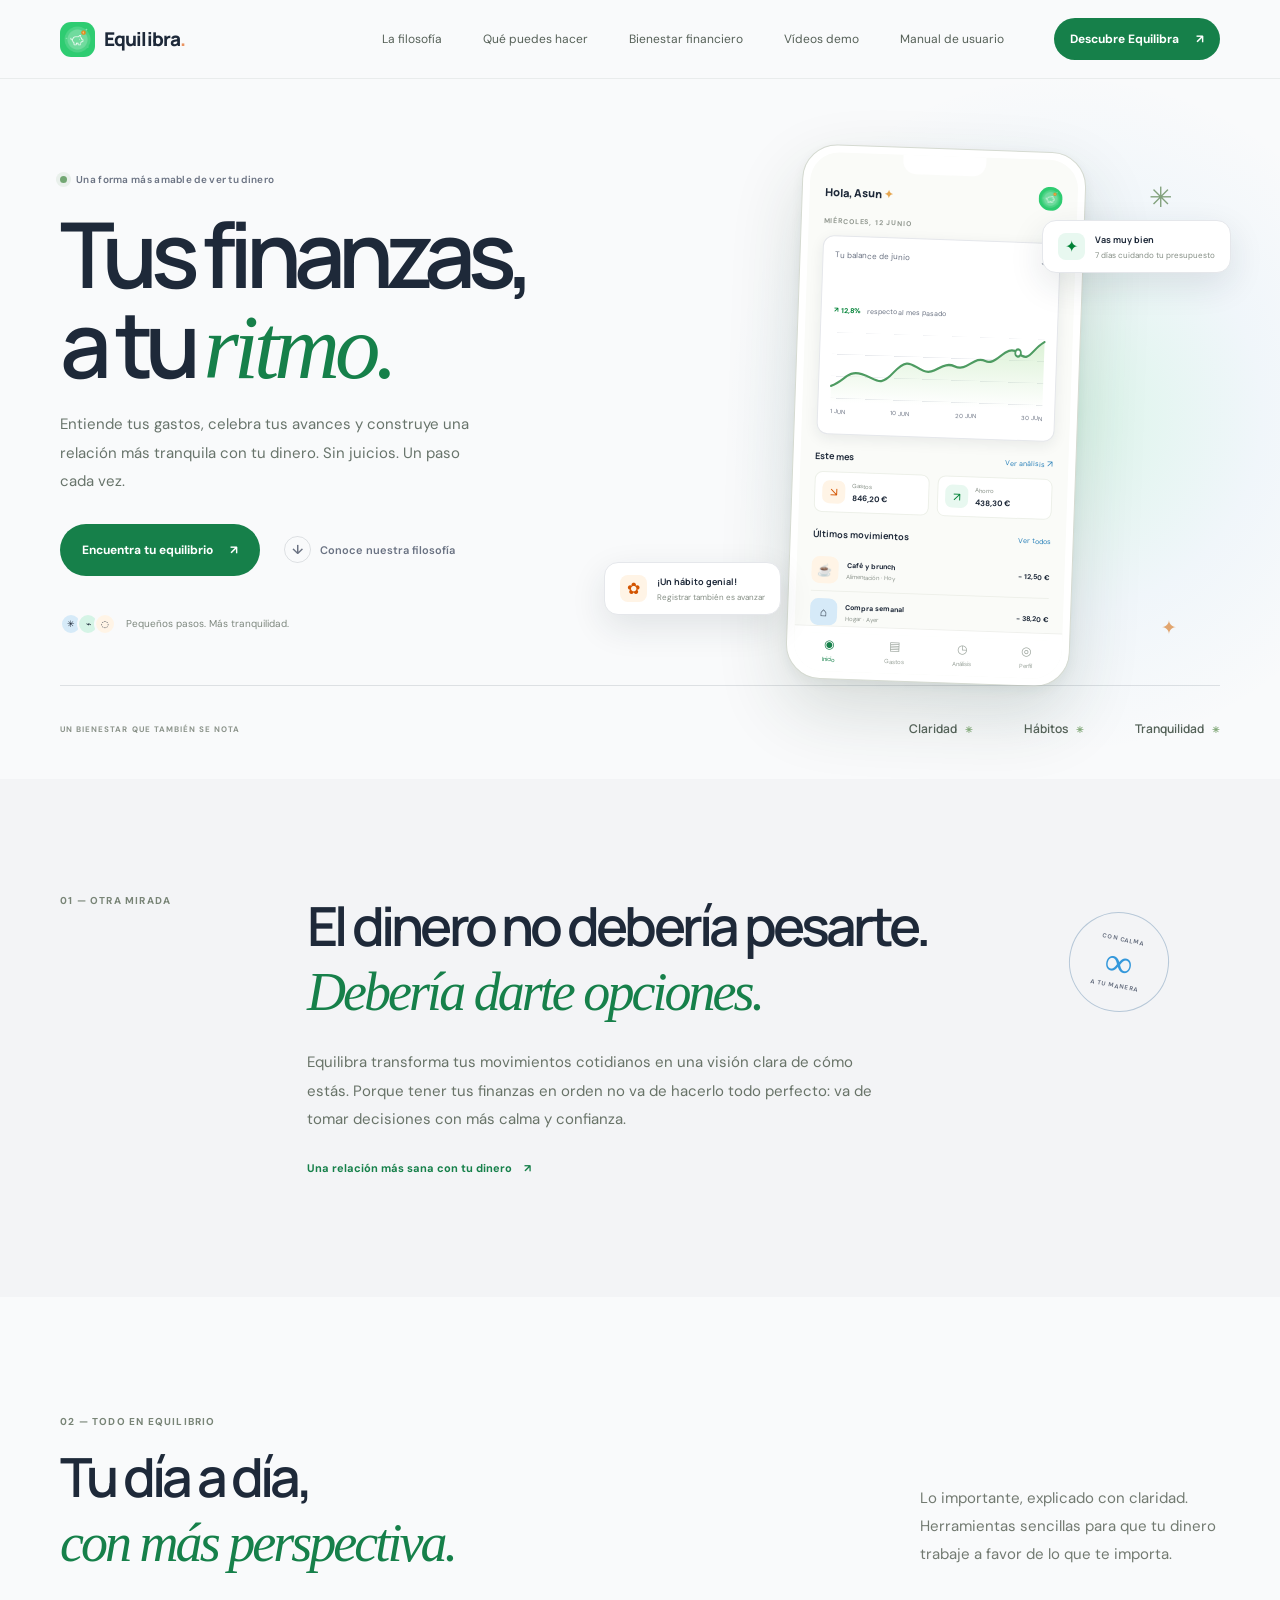
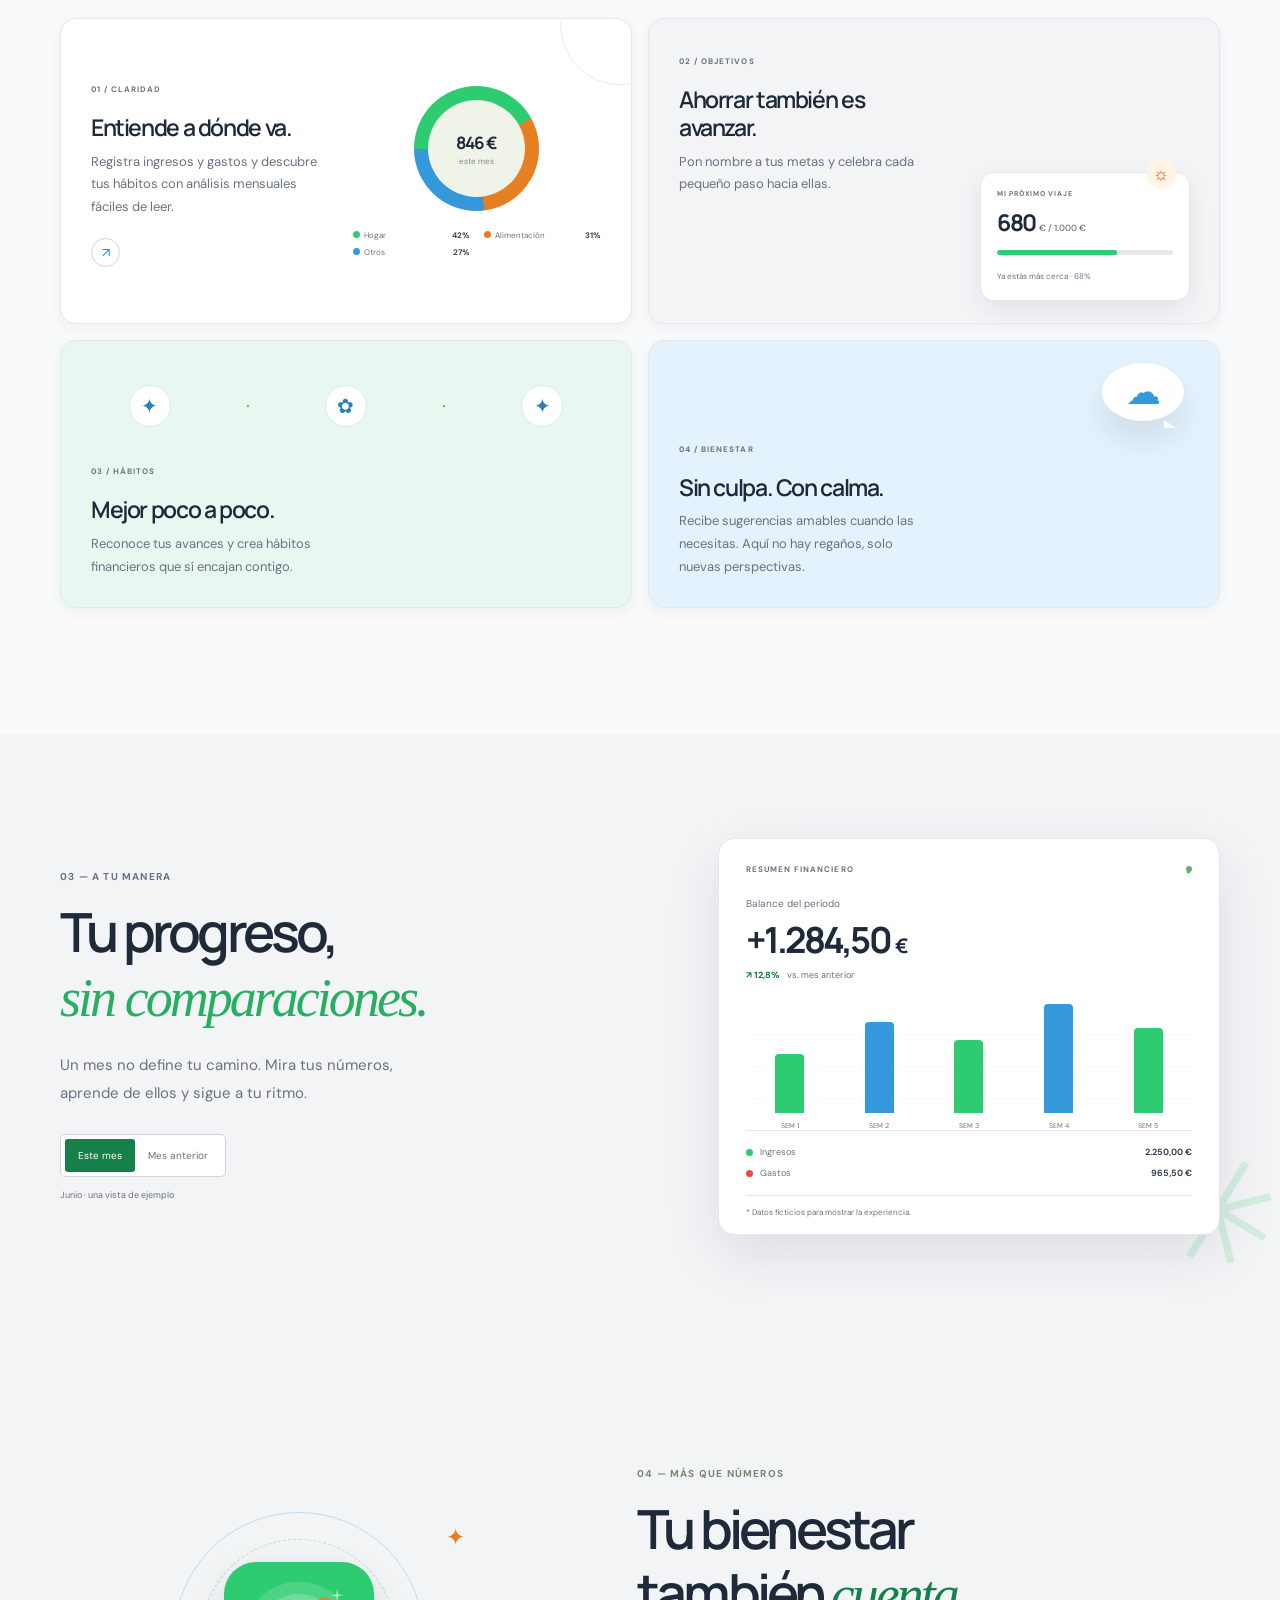
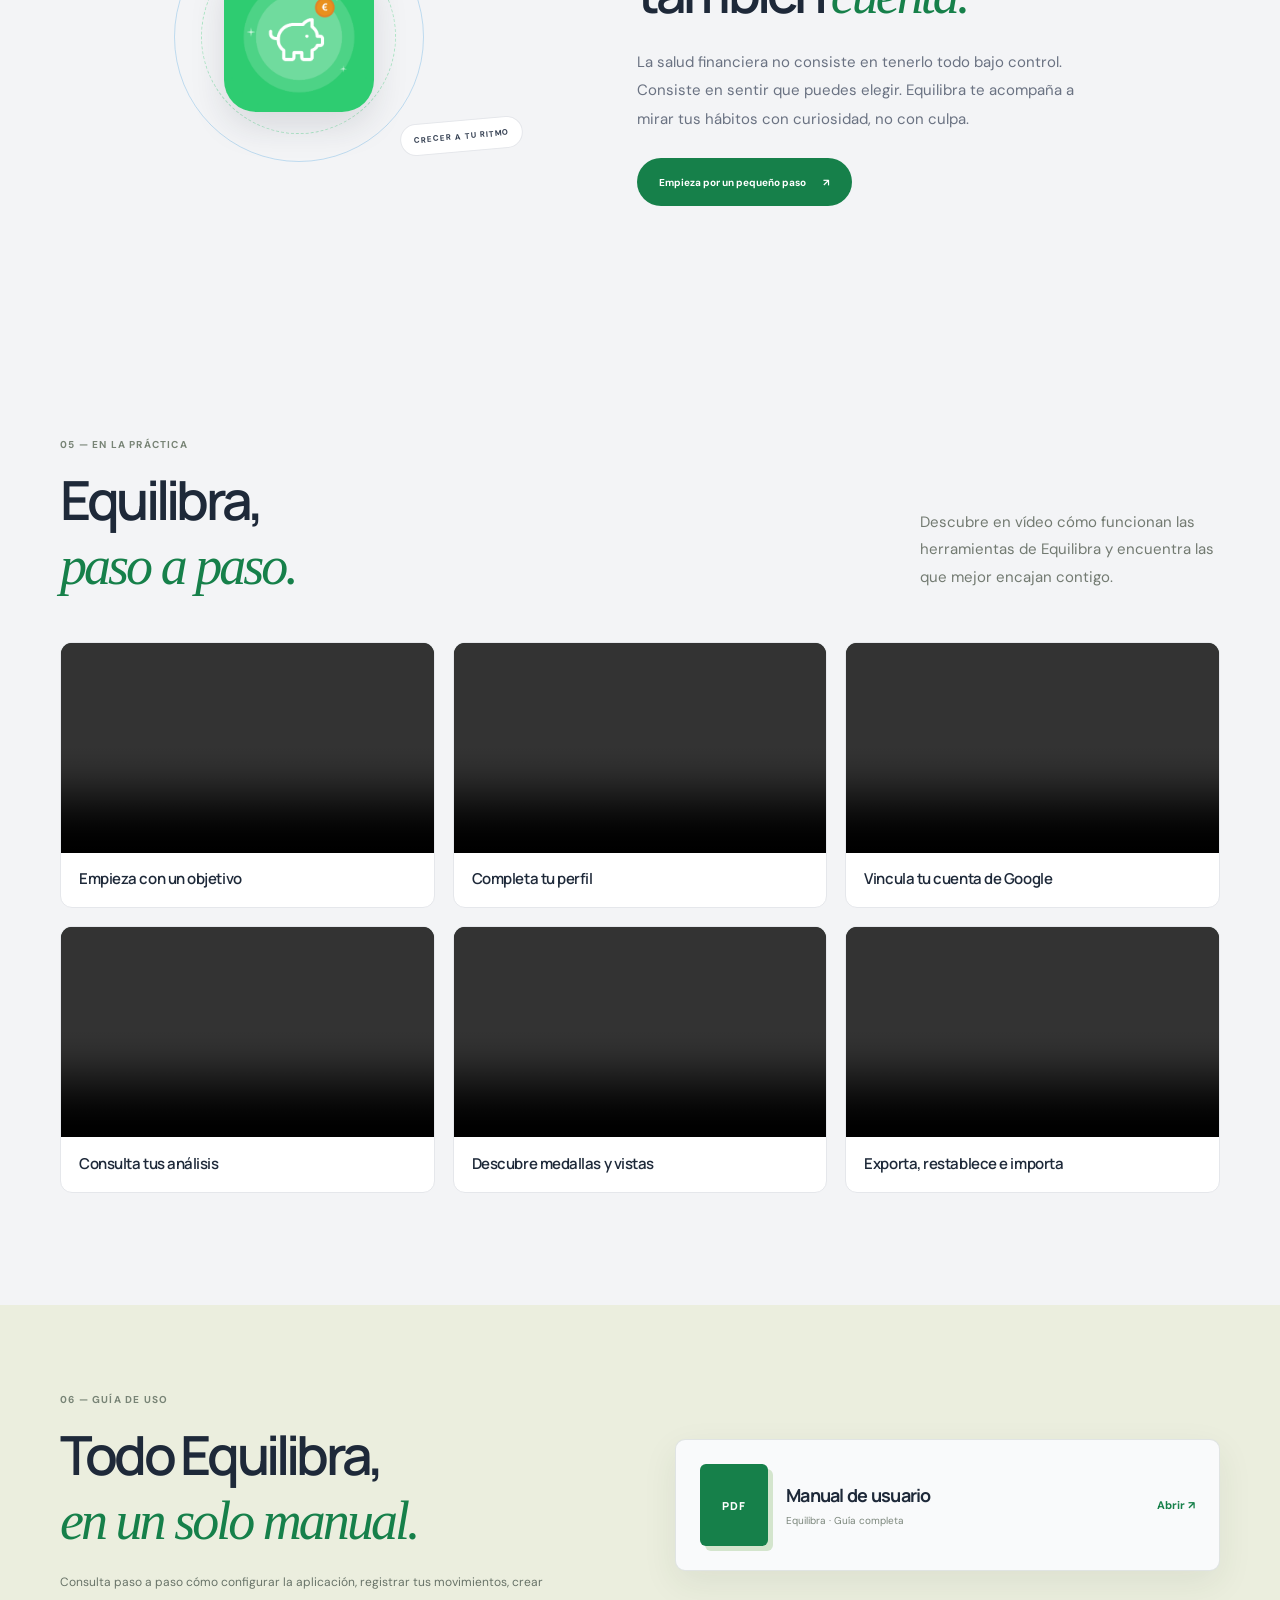
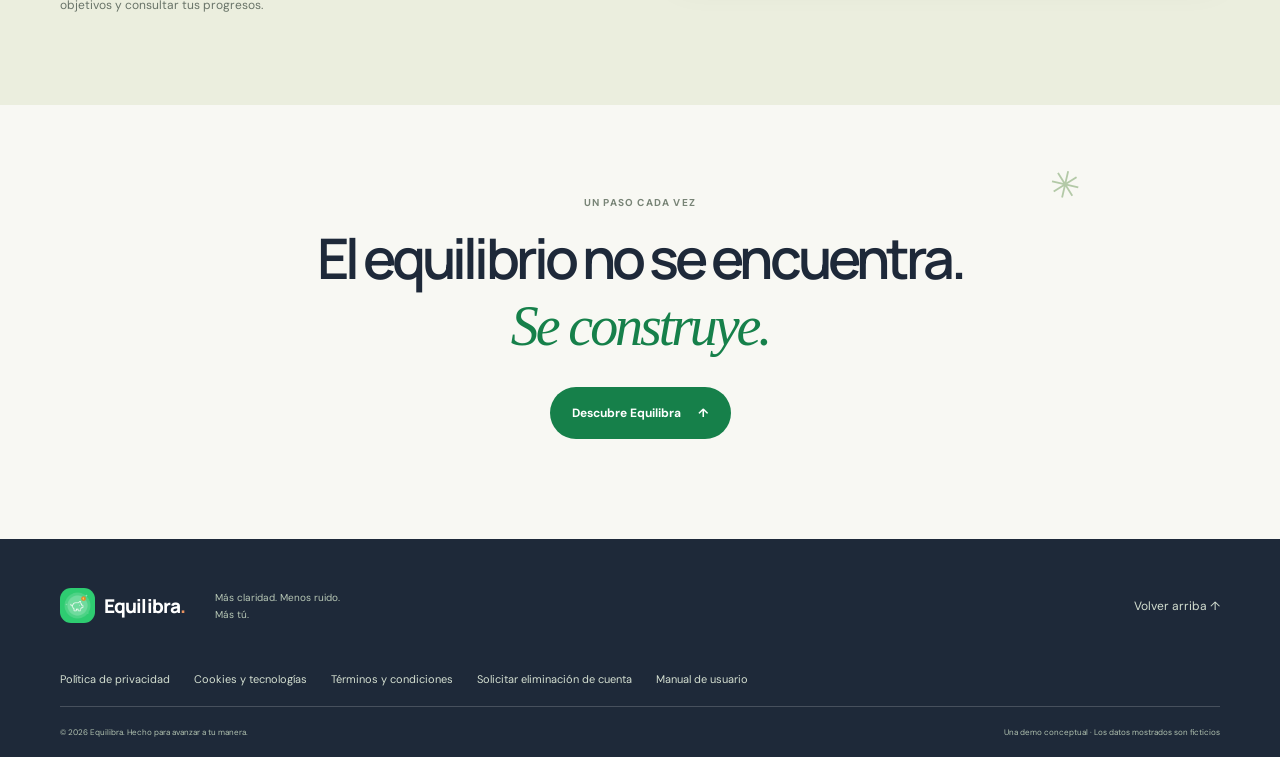
==== commit 6695b232: "user manual added to web" ====
--- a/index.html
+++ b/index.html
@@ -33,6 +33,7 @@
         <a href="#funciones">Qué puedes hacer</a>
         <a href="#bienestar">Bienestar financiero</a>
         <a href="#demos">Vídeos demo</a>
+        <a href="#manual">Manual de usuario</a>
       </div>
       <a class="button button-small button-dark nav-cta" href="#funciones">Descubre Equilibra <span aria-hidden="true">↗</span></a>
     </nav>
@@ -233,6 +234,24 @@
       </div>
     </section>
 
+    <section class="user-manual section" id="manual" tabindex="-1">
+      <div class="container manual-layout">
+        <div class="manual-copy">
+          <div class="section-kicker">06 — GUÍA DE USO</div>
+          <h2>Todo Equilibra,<br><span class="serif-accent">en un solo manual.</span></h2>
+          <p>Consulta paso a paso cómo configurar la aplicación, registrar tus movimientos, crear objetivos y consultar tus progresos.</p>
+        </div>
+        <a class="manual-card" href="assets/PDF/MANUAL_USUARIO_APP_EQUILIBRA.pdf" target="_blank" rel="noopener" aria-label="Abrir el manual de usuario de Equilibra en una nueva pestaña">
+          <span class="manual-icon" aria-hidden="true">PDF</span>
+          <span class="manual-details">
+            <strong>Manual de usuario</strong>
+            <small>Equilibra · Guía completa</small>
+          </span>
+          <span class="manual-action" aria-hidden="true">Abrir ↗</span>
+        </a>
+      </div>
+    </section>
+
     <section class="closing section">
       <div class="container closing-inner"><span class="closing-flower" aria-hidden="true">✳</span><div class="section-kicker">UN PASO CADA VEZ</div><h2>El equilibrio no se encuentra.<br><span class="serif-accent">Se construye.</span></h2><a class="button button-green" href="#inicio">Descubre Equilibra <span aria-hidden="true">↑</span></a></div>
     </section>
@@ -249,6 +268,7 @@
       <a href="cookies.html">Cookies y tecnologías</a>
       <a href="terminos-condiciones.html">Términos y condiciones</a>
       <a href="eliminar-cuenta.html">Solicitar eliminación de cuenta</a>
+      <a href="assets/PDF/MANUAL_USUARIO_APP_EQUILIBRA.pdf" target="_blank" rel="noopener">Manual de usuario</a>
     </nav>
     <div class="container footer-bottom"><span>© <span id="current-year"></span> Equilibra. Hecho para avanzar a tu manera.</span><span>Una demo conceptual · Los datos mostrados son ficticios</span></div>
   </footer>
--- a/style.css
+++ b/style.css
@@ -226,6 +226,18 @@
 .video-card { overflow: hidden; border: 1px solid #e5e7eb; border-radius: 12px; background: #fff; }
 .video-card video { display: block; width: 100%; aspect-ratio: 16 / 9; background: #17231b; object-fit: contain; }
 .video-card h3 { margin: 0; padding: 16px 18px 18px; color: #1e2939; font-size: 15px; font-weight: 600; letter-spacing: -.03em; }
+
+.user-manual { padding: 88px 0; background: #ebeede; }
+.manual-layout { display: grid; grid-template-columns: 1fr 1fr; gap: 70px; align-items: center; }
+.manual-copy h2 { margin: 17px 0 18px; font-size: clamp(35px, 4.4vw, 54px); font-weight: 600; letter-spacing: -.07em; line-height: 1.18; }
+.manual-copy p { max-width: 500px; margin: 0; color: #687368; font-size: 12px; line-height: 1.9; }
+.manual-card { min-height: 132px; display: grid; grid-template-columns: auto 1fr auto; align-items: center; gap: 18px; padding: 24px; border: 1px solid rgba(45, 70, 50, .12); border-radius: 10px; background: #f9fafb; box-shadow: 0 12px 35px rgba(36, 61, 43, .08); transition: transform .2s ease, box-shadow .2s ease; }
+.manual-card:hover { transform: translateY(-3px); box-shadow: 0 18px 40px rgba(36, 61, 43, .12); }
+.manual-icon { width: 68px; height: 82px; display: grid; place-items: center; border-radius: 6px; color: #fff; background: var(--green); box-shadow: 5px 5px 0 #d4e5cd; font-family: var(--display); font-size: 11px; font-weight: 800; letter-spacing: .08em; }
+.manual-details strong, .manual-details small { display: block; }
+.manual-details strong { margin-bottom: 7px; font-family: var(--display); font-size: 18px; letter-spacing: -.04em; }
+.manual-details small { color: #7b867b; font-size: 10px; }
+.manual-action { color: var(--green); font-size: 11px; font-weight: 700; }
 
 .closing { padding: 91px 0 100px; background: #f8f8f3; }
 .closing-inner { position: relative; text-align: center; }
@@ -348,6 +360,11 @@
   .video-demos { padding: 78px 0 84px; }
   .video-grid { grid-template-columns: repeat(2, minmax(0, 1fr)); gap: 12px; }
   .video-card h3 { padding: 13px 14px 15px; font-size: 13px; }
+  .user-manual { padding: 72px 0; }
+  .manual-layout { grid-template-columns: 1fr; gap: 28px; }
+  .manual-copy h2 { font-size: clamp(34px, 9.5vw, 46px); }
+  .manual-card { min-height: 118px; padding: 18px; }
+  .manual-icon { width: 58px; height: 72px; }
   .closing { padding: 72px 0 80px; }
   .closing h2 { font-size: clamp(35px, 9vw, 47px); }
   .closing-flower { top: -40px; right: 4%; font-size: 26px; }
@@ -367,6 +384,8 @@
   .donut { width: 88px; }
   .donut-legend { grid-template-columns: 1fr; }
   .video-grid { grid-template-columns: 1fr; }
+  .manual-card { grid-template-columns: auto 1fr; }
+  .manual-action { grid-column: 2; }
   .goal-card { right: 14px; }
 }
 
